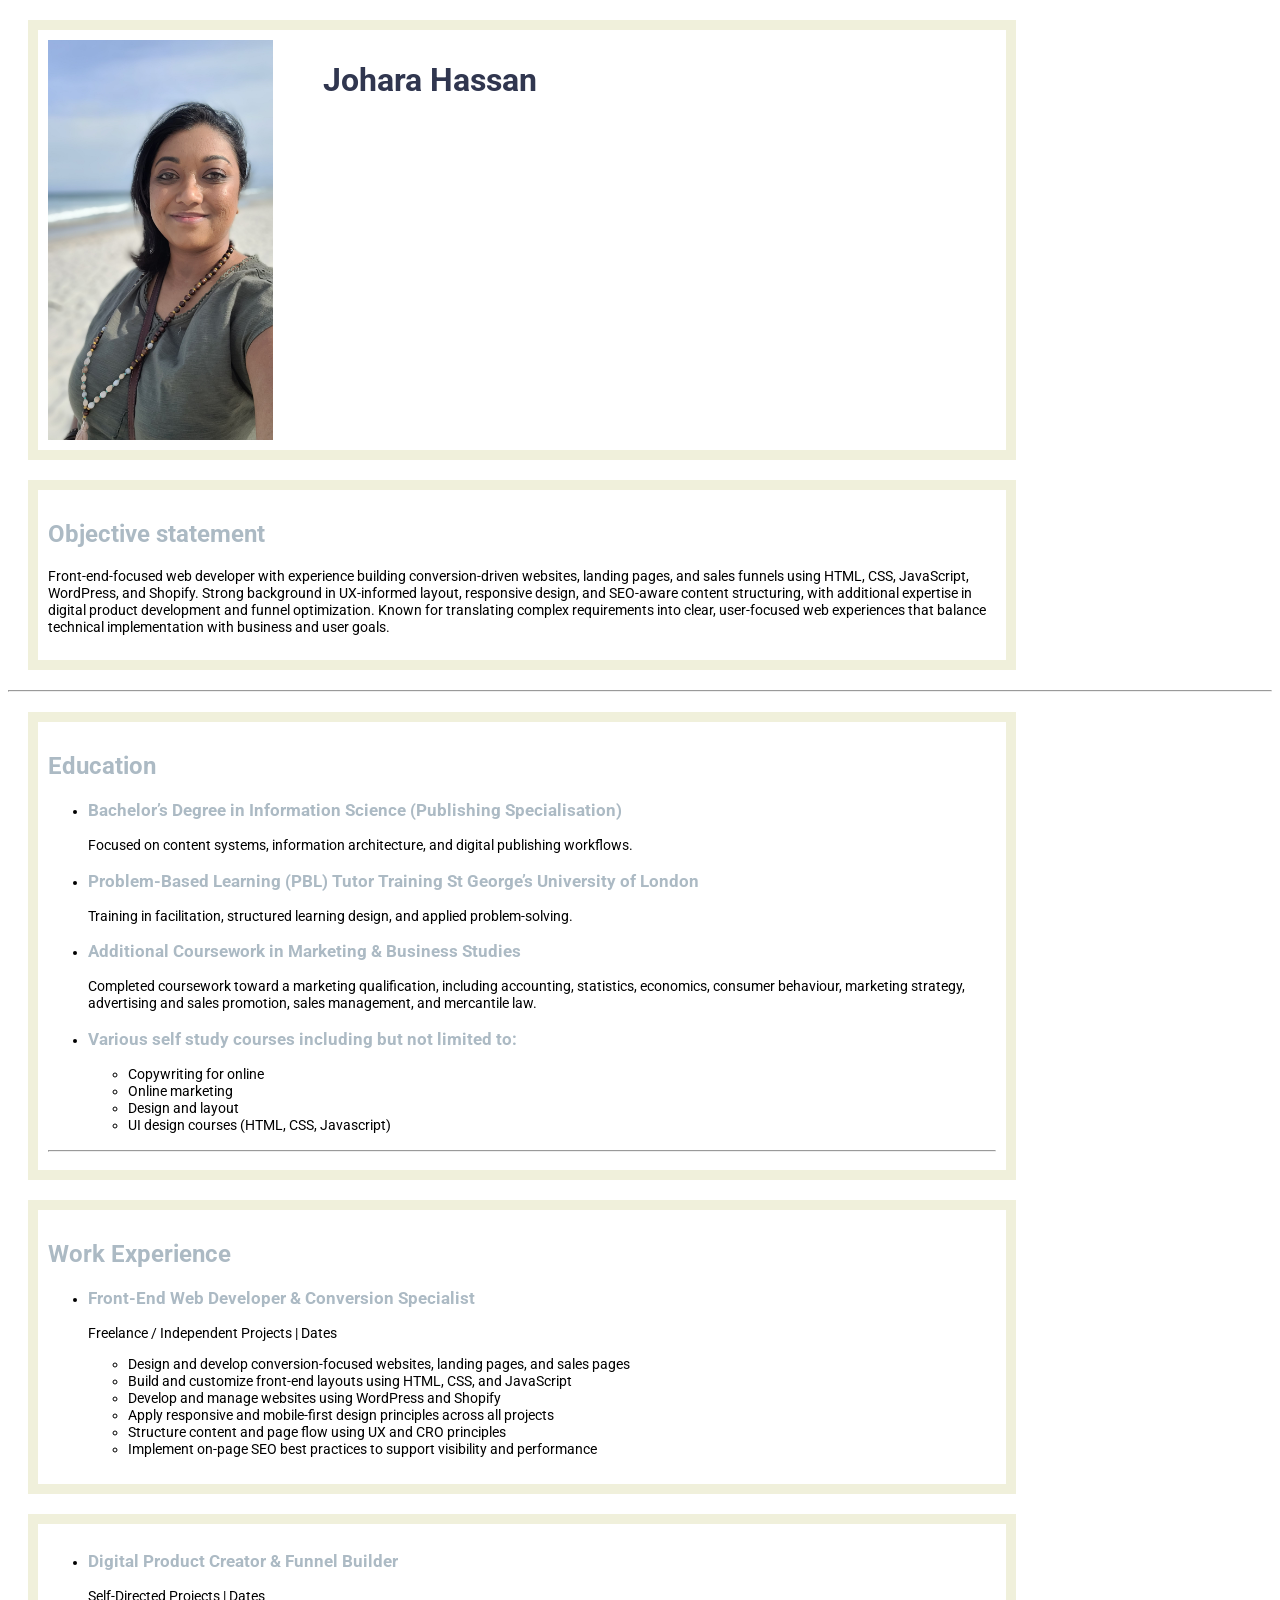
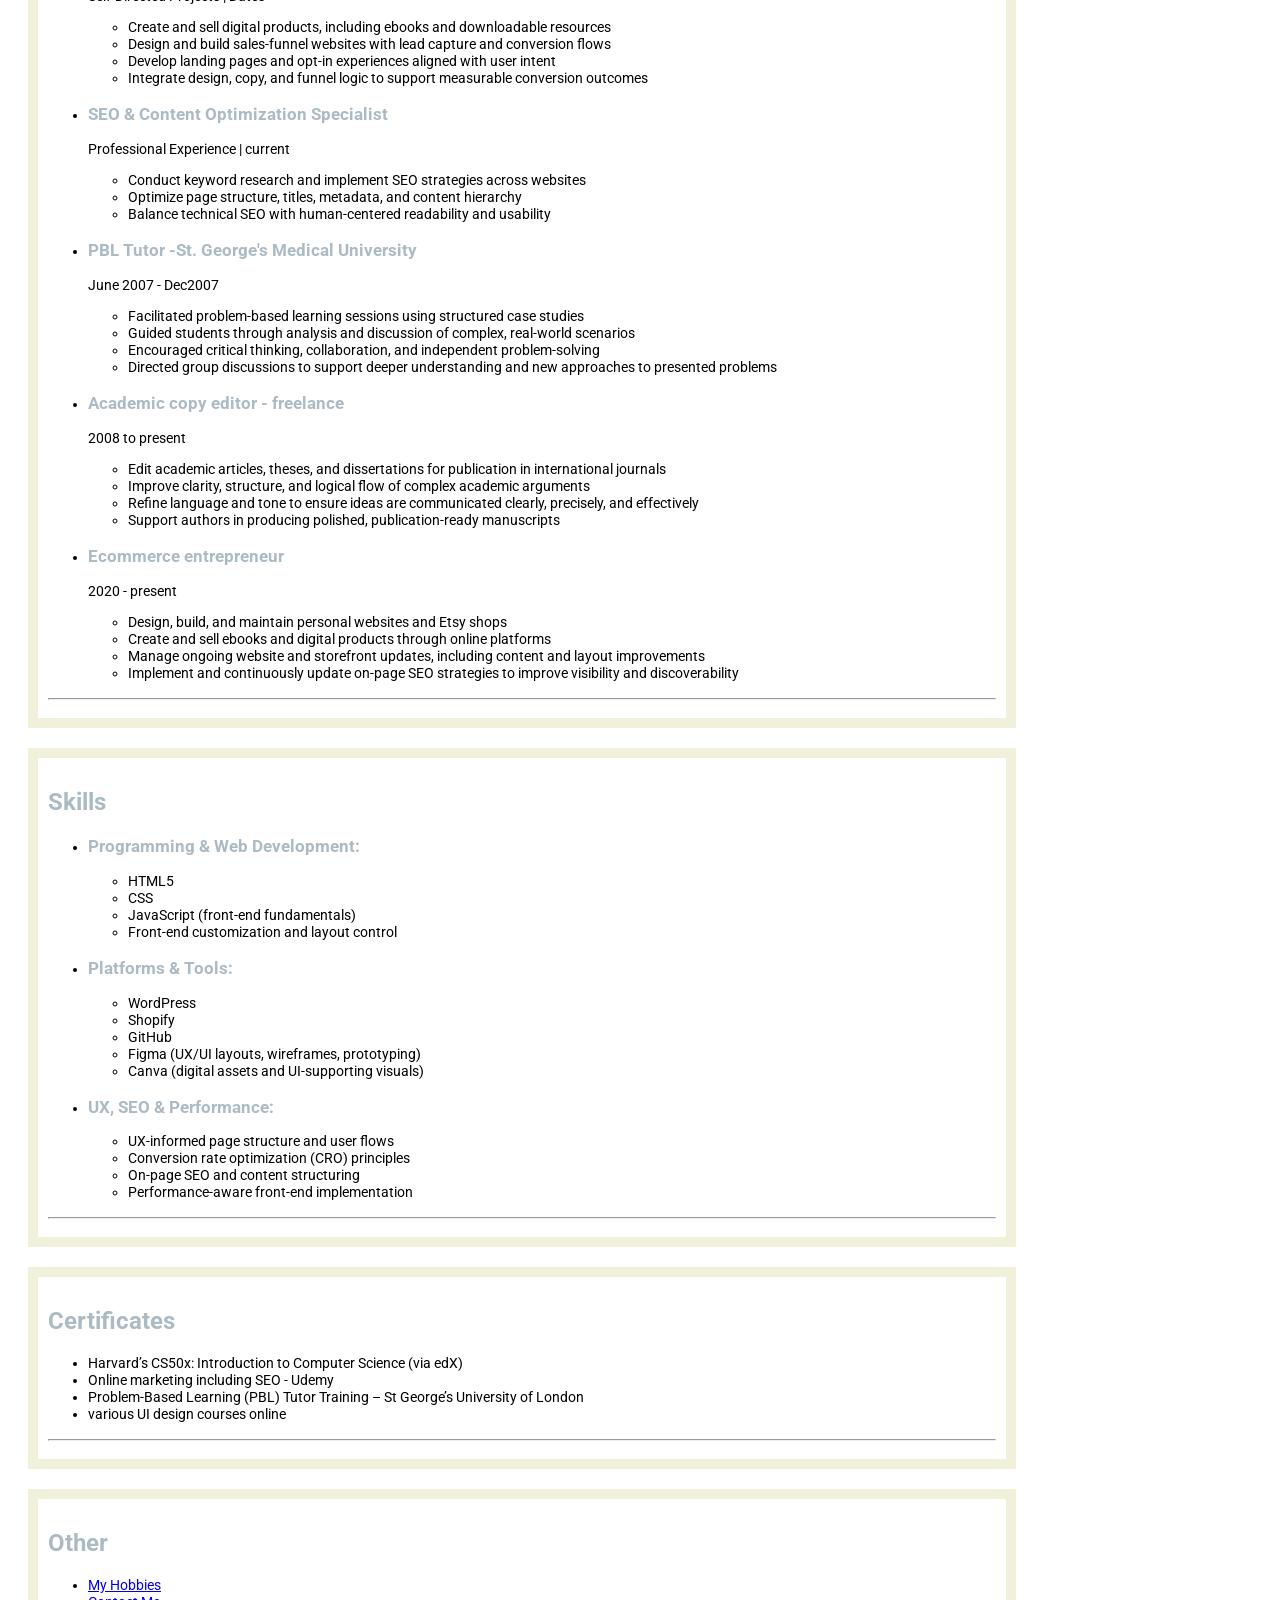
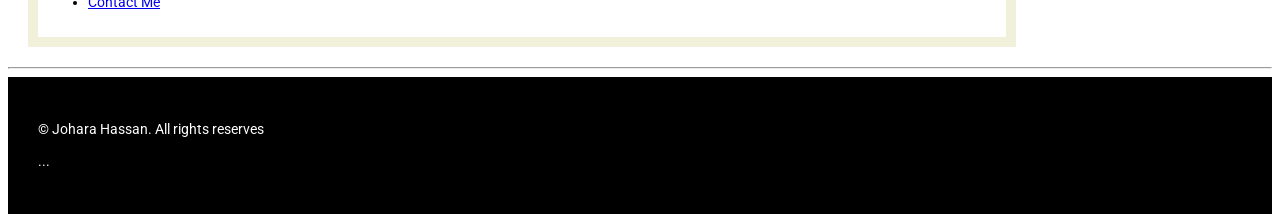
==== index.html @ 8d855134 "Update index.html" ====
<!DOCTYPE html>
<html lang="en">

<head>
    <meta charset="UTF-8">
    <meta name="viewport" content="width=device-width, initial-scale=1.0">
    <link rel="stylesheet" href="./styles.css">
    <title>My Resume</title>


    <link rel="preconnect" href="https://fonts.googleapis.com">
<link rel="preconnect" href="https://fonts.gstatic.com" crossorigin>
<link href="https://fonts.googleapis.com/css2?family=Roboto:ital,wght@0,100..900;1,100..900&display=swap" rel="stylesheet">



</head>


<body>
    
    <div class="container box box_1">
    <img src="./assets/images/me.jpg" alt="a picture of a woman" height="400" />
    <h1>Johara Hassan</h1>
    </div>

    <div class="box box_2">
    <h2>Objective statement</h2>
    <p>Front-end-focused web developer with experience building conversion-driven websites, landing pages, and sales
        funnels using HTML, CSS, JavaScript, WordPress, and Shopify. Strong background in UX-informed layout, responsive
        design, and SEO-aware content structuring, with additional expertise in digital product development and funnel
        optimization. Known for translating complex requirements into clear, user-focused web experiences that balance
        technical implementation with business and user goals. </p>

    </div>


    <hr>

    <div class="box box_3">
    <h2>Education</h2>
    <p>
    <ul>
        <li>
            <h3>Bachelor’s Degree in Information Science (Publishing Specialisation)</h3>
            <p>Focused on content systems, information architecture, and digital publishing workflows.</p>
        </li>
        <li>
            <h3>Problem-Based Learning (PBL) Tutor Training
                St George’s University of London</h3>
            <p>Training in facilitation, structured learning design, and applied problem-solving.</p>
        </li>
        <li>
            <h3>Additional Coursework in Marketing & Business Studies </h3>
            <p>Completed coursework toward a marketing qualification, including accounting, statistics, economics,
                consumer behaviour, marketing strategy, advertising and sales promotion, sales management, and
                mercantile law.</p>
        </li>
        <li>
            <h3>Various self study courses including but not limited to:</h3>
            <ul>
                <li>Copywriting for online</li>
                <li>Online marketing</li>
                <li>Design and layout</li>
                <li>UI design courses (HTML, CSS, Javascript)</li>

            </ul>
        </li>
    </ul>
    </p>
    <hr>
    </div>


    <div class="box box_4">

    <h2>Work Experience</h2>
    <ul>
        <li>
            <h3>Front-End Web Developer & Conversion Specialist</h3>
        </li>

        <p>Freelance / Independent Projects | Dates</p>
        <ul>
            <li>Design and develop conversion-focused websites, landing pages, and sales pages</li>

            <li>Build and customize front-end layouts using HTML, CSS, and JavaScript</li>

            <li>Develop and manage websites using WordPress and Shopify</li>

            <li>Apply responsive and mobile-first design principles across all projects</li>

            <li>Structure content and page flow using UX and CRO principles
            </li>

            <li>Implement on-page SEO best practices to support visibility and performance</li>

        </ul>
    </ul>
    </div>

    <div class="box box_5">
    <ul>
        <li>
            <h3>Digital Product Creator & Funnel Builder</h3>
        </li>
        <p>Self-Directed Projects | Dates</p>

        <ul>

            <li>Create and sell digital products, including ebooks and downloadable resources</li>
            <li>Design and build sales-funnel websites with lead capture and conversion flows</li>
            <li>Develop landing pages and opt-in experiences aligned with user intent</li>
            <li>Integrate design, copy, and funnel logic to support measurable conversion outcomes</li>

        </ul>
    </ul>

<ul>
    <li><h3>SEO & Content Optimization Specialist</h3></li>
    <p>Professional Experience | current</p>
    <ul>
        <li>Conduct keyword research and implement SEO strategies across websites</li>
        <li>Optimize page structure, titles, metadata, and content hierarchy</li>
        <li>Balance technical SEO with human-centered readability and usability</li>
    </ul>
</ul>





    <ul>
        <li>
            <h3>PBL Tutor -St. George's Medical University</h3>
            <p>June 2007 - Dec2007</p>
            <ul>
                <li>Facilitated problem-based learning sessions using structured case studies
                </li>
                <li>Guided students through analysis and discussion of complex, real-world scenarios</li>
                <li>Encouraged critical thinking, collaboration, and independent problem-solving</li>
                <li>Directed group discussions to support deeper understanding and new approaches to presented problems</li>
            </ul>
        </li>
    </ul>


    <ul>
        <li>
            <h3>Academic copy editor - freelance</h3>
            <p>2008 to present</p>
            <ul>
                <li>Edit academic articles, theses, and dissertations for publication in international journals
                </li>
                <li>Improve clarity, structure, and logical flow of complex academic arguments
                </li>
                <li>Refine language and tone to ensure ideas are communicated clearly, precisely, and effectively
                </li>
                <li>Support authors in producing polished, publication-ready manuscripts</li>
            </ul>
    </ul>

    <ul>
        <li>
            <h3>Ecommerce entrepreneur</h3>
            <p>2020 - present</p>
            <ul>
                <li>Design, build, and maintain personal websites and Etsy shops
                </li>
                <li>Create and sell ebooks and digital products through online platforms
                </li>
                <li>Manage ongoing website and storefront updates, including content and layout improvements
                </li>
                <li>Implement and continuously update on-page SEO strategies to improve visibility and discoverability</li>
            </ul>
    </ul>
    </li>

    </li>
    </ul>
    <hr>
</div>



<div class="box box_6">
    <h2>Skills</h2>
    <ul>
        <li><h3>Programming & Web Development:</h3> 
            <ul>
                <li>HTML5</li>
                <li>CSS</li>
                <li>JavaScript (front-end fundamentals)</li>
                <li>Front-end customization and layout control</li>
                
            </ul>



        <li><h3>Platforms & Tools:</h3></li>
          <ul>
                <li>WordPress</li>
                <li>Shopify</li>
                <li>GitHub</li>
                <li>Figma (UX/UI layouts, wireframes, prototyping)</li>
                <li>Canva (digital assets and UI-supporting visuals)</li>
            </ul>

 <li><h3>UX, SEO & Performance:</h3></li>
          <ul>
                <li>UX-informed page structure and user flows</li>
                <li>Conversion rate optimization (CRO) principles</li>
                <li>On-page SEO and content structuring</li>
                <li>Performance-aware front-end implementation</li>
            </ul>
 
    </ul>
    <hr>

    </div>


    <div class="box box_7">

    <h2>Certificates</h2>
    <ul>
        <li>Harvard’s CS50x: Introduction to Computer Science (via edX)</li>
        <li>Online marketing including SEO - Udemy</li>
        <li>Problem-Based Learning (PBL) Tutor Training – St George’s University of London</li>
        <li>various UI design courses online</li>
    </ul>
    <hr>
</div>


<div class="box box_8">
    <h2>Other</h2>
    <ul>
        <li><a href="./public/hobbies.html">My Hobbies</a></li>
        <li><a href="./public/contact.html">Contact Me</a></li>
    </ul>
  </div> 
  
  <hr/>
</body>

<footer>
    <p>©️ Johara Hassan. All rights reserves</p>
    <p> ... </p>
</footer>

</html>
---- styles.css ----
.box{
    margin: 20px;
    border: 10px solid;
   border-color: #F0F0DB;
    padding: 10px;
    width: 75%;

}

.container{
    display: flex;
    gap: 50px;
}


h1, h2, h3{
    font-family: "roboto";
}

h1{
    color:#30364F;
}
h2,h3{
    color:#ACBAC4;
}

p,li{
    font-family: "roboto";
    font-size: 0.9rem;
}



footer{
    color: white;
    background-color: black;
    margin:0px;
    padding: 30px;
}





/*box_1*/




/* box_2*/

.box_2{
    clear: both;
}
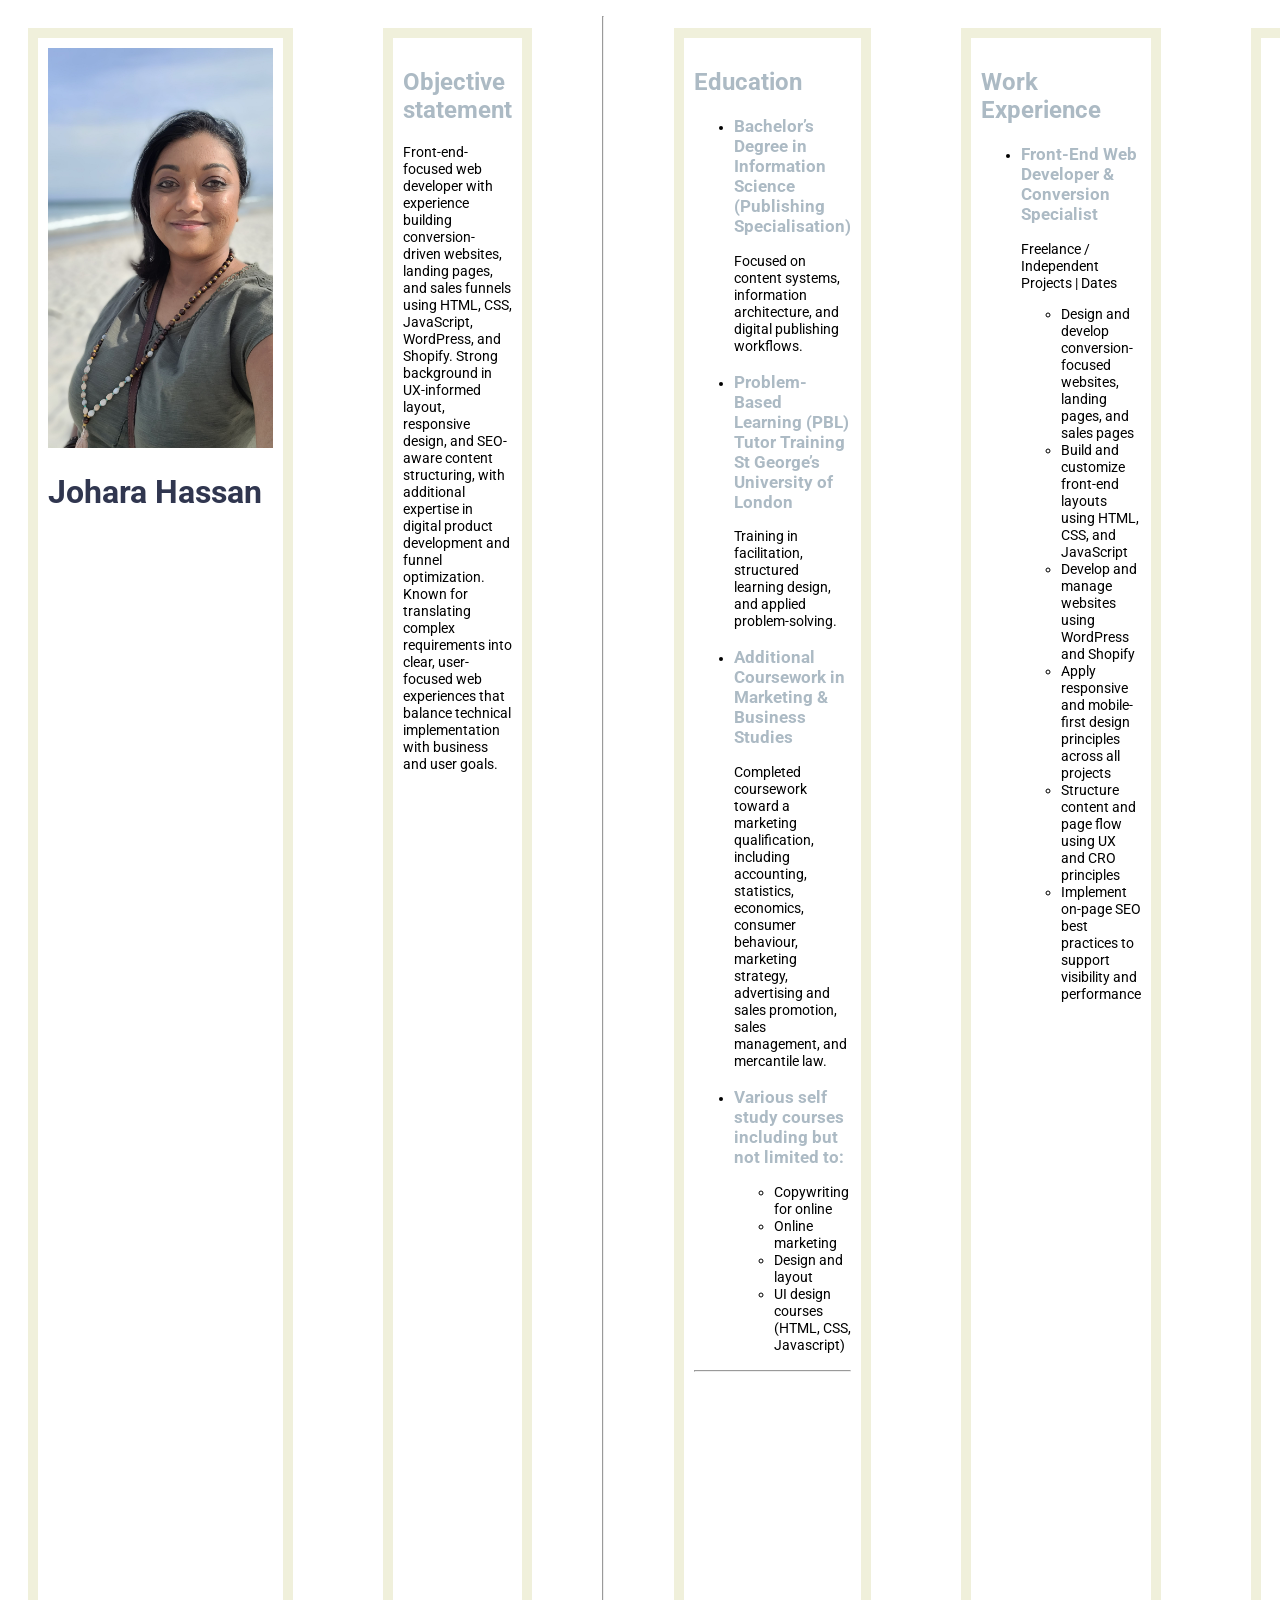
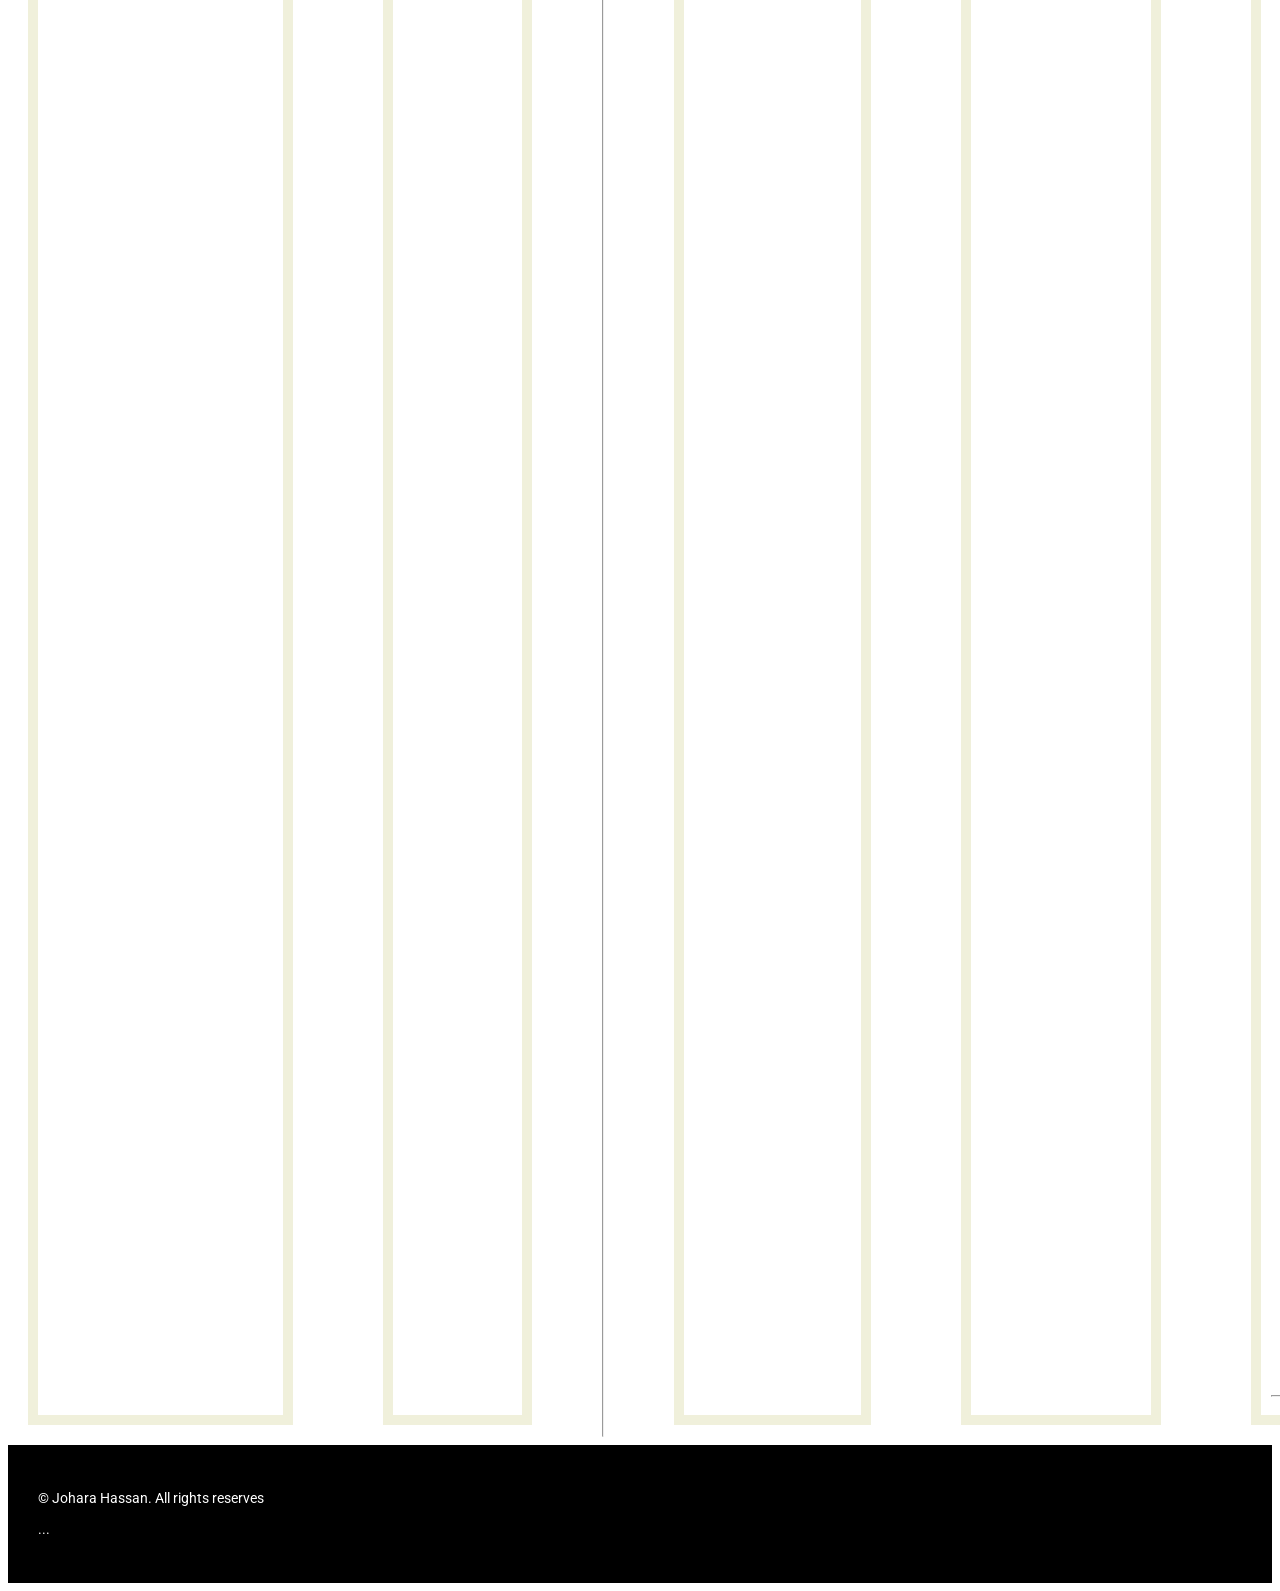
==== commit 44215b64: "Update index.html" ====
--- a/index.html
+++ b/index.html
@@ -18,10 +18,11 @@
 
 
 <body>
-    
-    <div class="container box box_1">
-    <img src="./assets/images/me.jpg" alt="a picture of a woman" height="400" />
-    <h1>Johara Hassan</h1>
+
+    <div class="container">
+    <div class="box box_1">
+       
+        <img src="./assets/images/me.jpg" alt="a picture of a woman" height="400"/> <h1>Johara Hassan</h1>
     </div>
 
     <div class="box box_2">
@@ -244,6 +245,8 @@
   <hr/>
 </body>
 
+</div>
+
 <footer>
     <p>©️ Johara Hassan. All rights reserves</p>
     <p> ... </p>
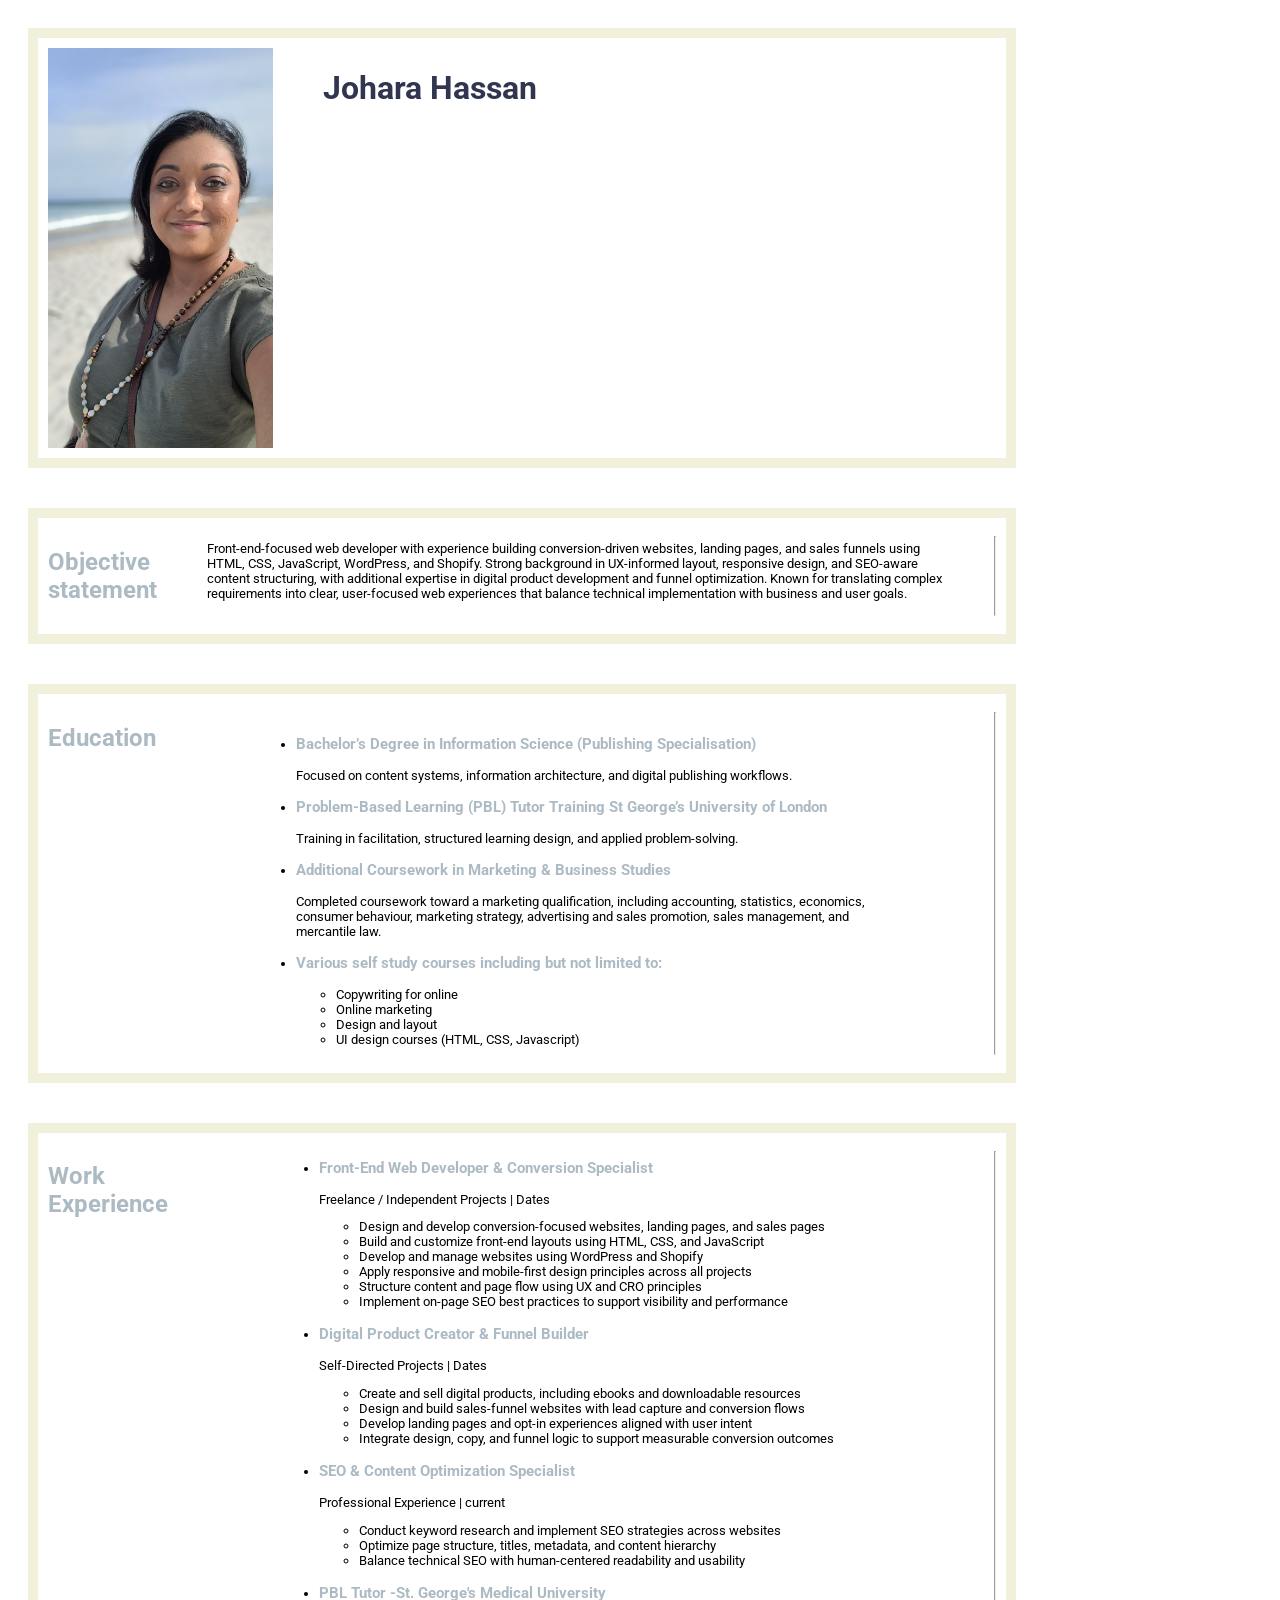
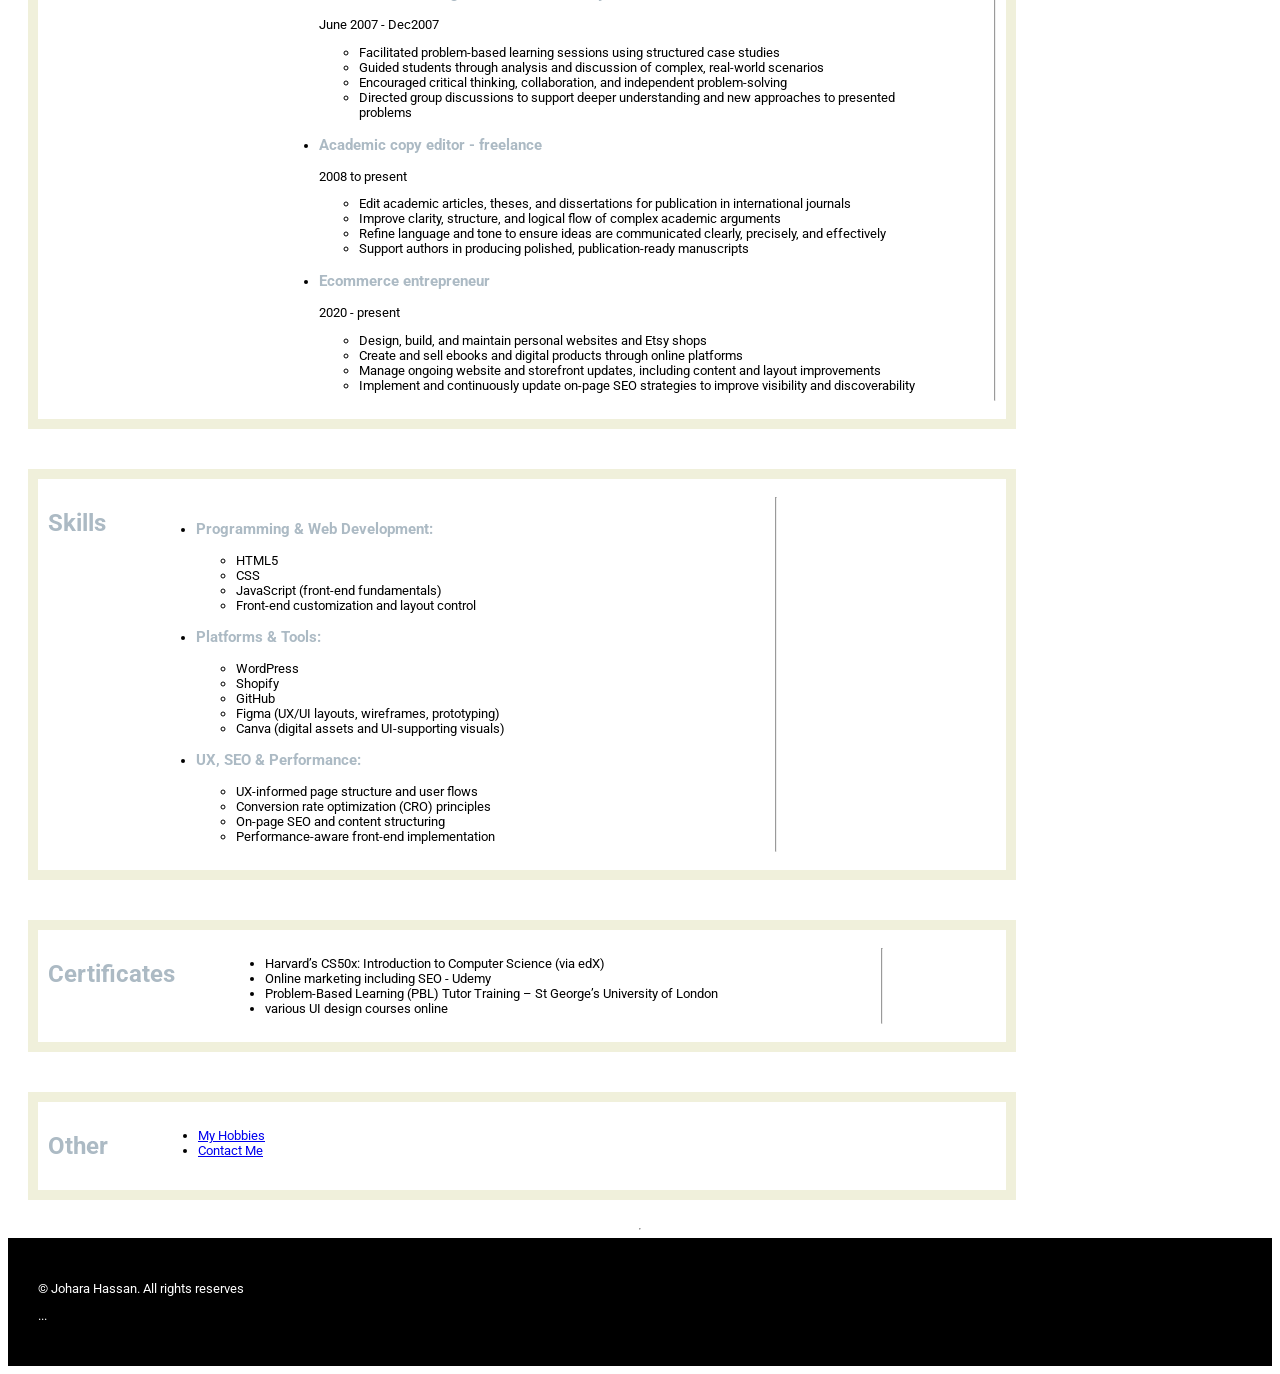
==== commit 2a21e2f2: "Update index.html" ====
--- a/index.html
+++ b/index.html
@@ -32,11 +32,12 @@
         design, and SEO-aware content structuring, with additional expertise in digital product development and funnel
         optimization. Known for translating complex requirements into clear, user-focused web experiences that balance
         technical implementation with business and user goals. </p>
-
-    </div>
-
-
-    <hr>
+           <hr>
+
+    </div>
+
+
+
 
     <div class="box box_3">
     <h2>Education</h2>
@@ -76,6 +77,7 @@
     <div class="box box_4">
 
     <h2>Work Experience</h2>
+    <div>
     <ul>
         <li>
             <h3>Front-End Web Developer & Conversion Specialist</h3>
@@ -98,9 +100,9 @@
 
         </ul>
     </ul>
-    </div>
-
-    <div class="box box_5">
+ 
+
+
     <ul>
         <li>
             <h3>Digital Product Creator & Funnel Builder</h3>
@@ -179,12 +181,14 @@
 
     </li>
     </ul>
+  
+    </div>
     <hr>
 </div>
 
 
 
-<div class="box box_6">
+<div class="box box_5">
     <h2>Skills</h2>
     <ul>
         <li><h3>Programming & Web Development:</h3> 
@@ -221,7 +225,7 @@
     </div>
 
 
-    <div class="box box_7">
+    <div class="box box_6">
 
     <h2>Certificates</h2>
     <ul>
@@ -230,11 +234,12 @@
         <li>Problem-Based Learning (PBL) Tutor Training – St George’s University of London</li>
         <li>various UI design courses online</li>
     </ul>
+
     <hr>
 </div>
 
 
-<div class="box box_8">
+<div class="box box_7">
     <h2>Other</h2>
     <ul>
         <li><a href="./public/hobbies.html">My Hobbies</a></li>
--- a/styles.css
+++ b/styles.css
@@ -6,12 +6,15 @@
    border-color: #F0F0DB;
     padding: 10px;
     width: 75%;
+    display: flex;
+    gap: 50px;
 
 }
 
 .container{
     display: flex;
-    gap: 50px;
+    flex-direction: column;
+
 }
 
 
@@ -28,10 +31,8 @@
 
 p,li{
     font-family: "roboto";
-    font-size: 0.9rem;
+    font-size: 0.8rem;
 }
-
-
 
 footer{
     color: white;
@@ -39,7 +40,6 @@
     margin:0px;
     padding: 30px;
 }
-
 
 
 
@@ -54,3 +54,10 @@
 .box_2{
     clear: both;
 }
+
+
+
+/*box_4*/
+.container > .box_4{
+    flex-direction: row;
+}
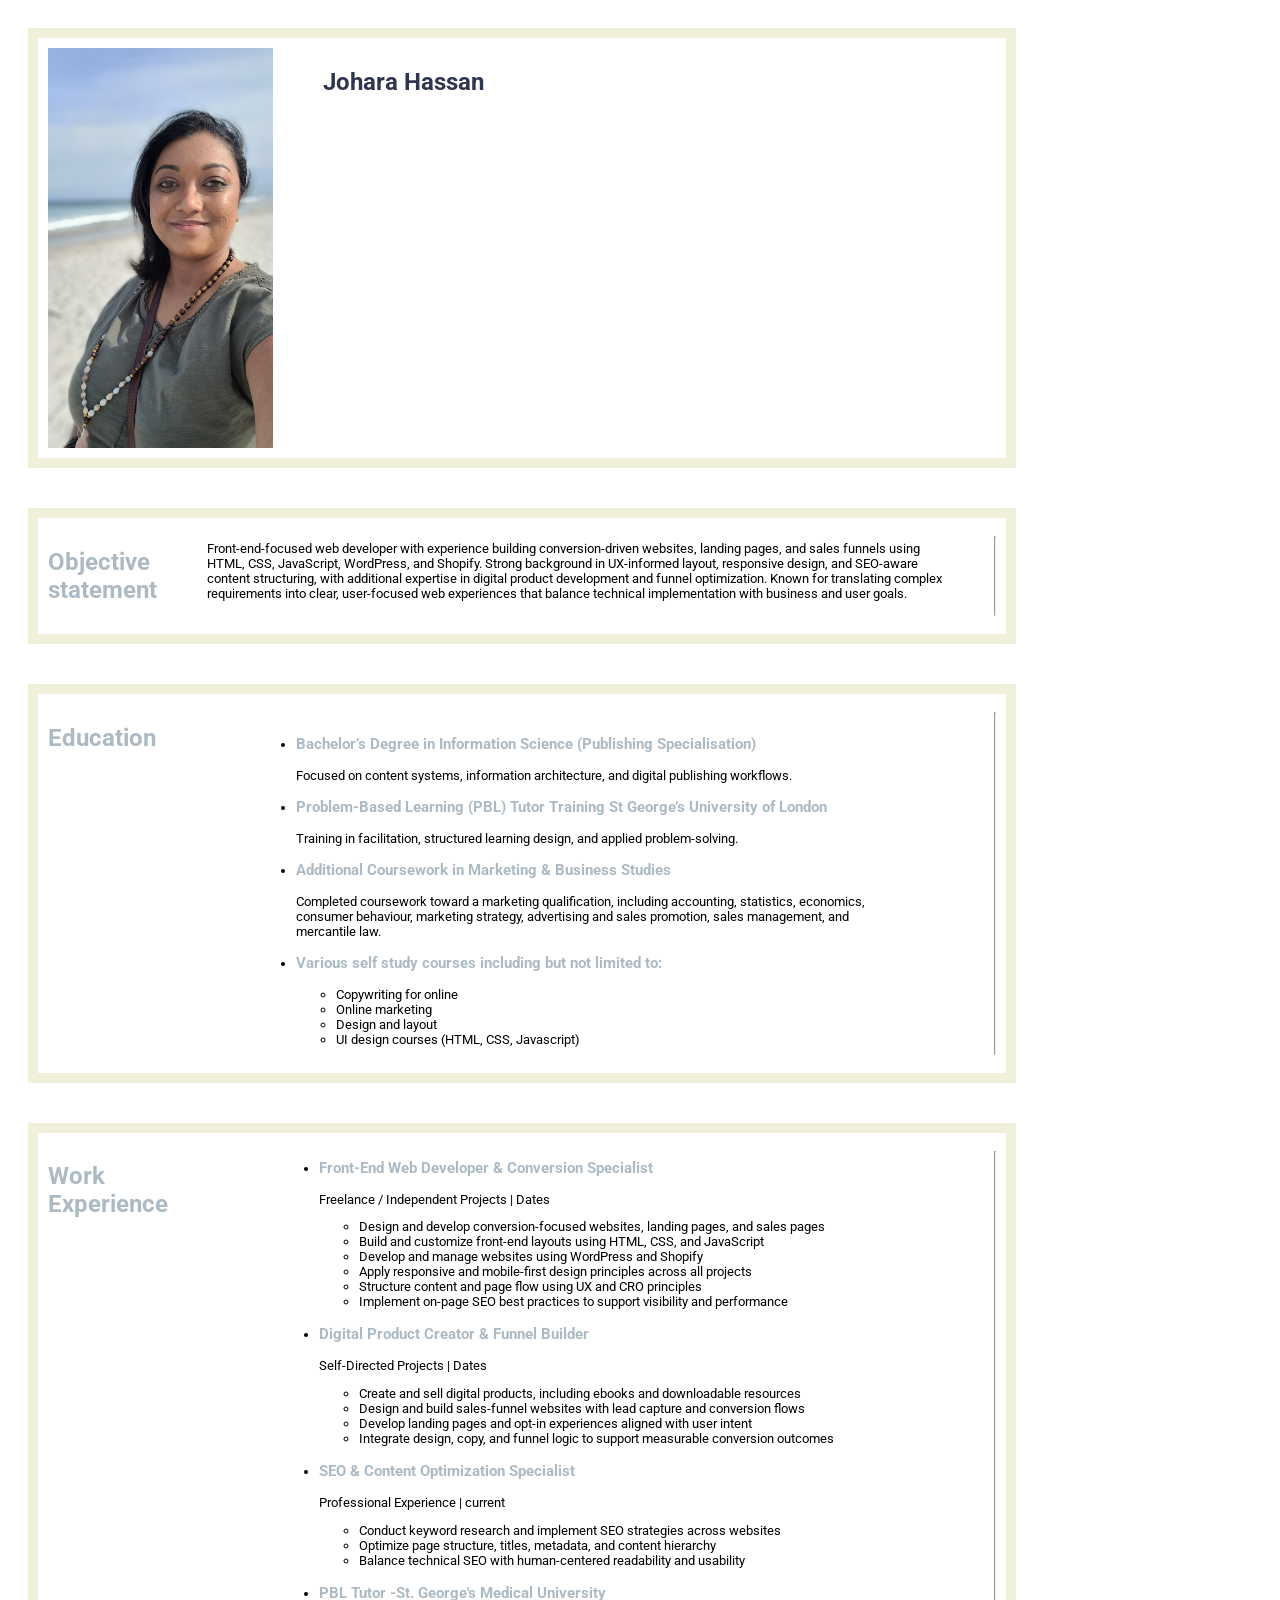
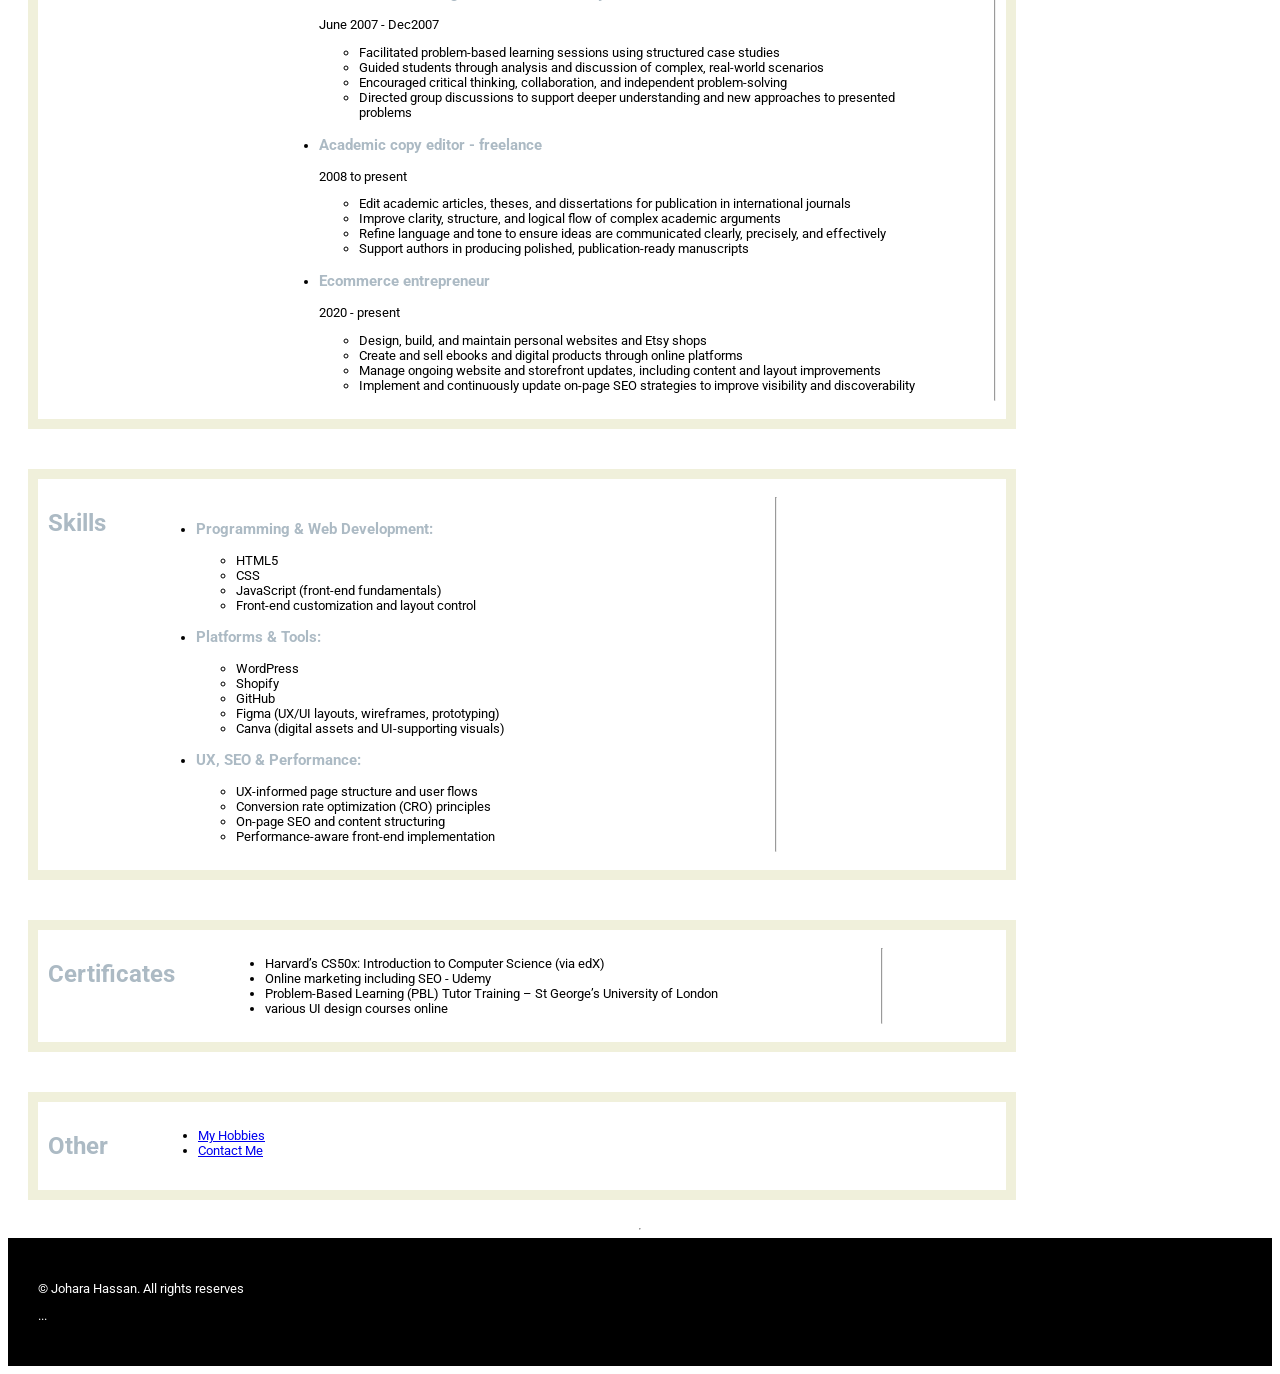
==== commit 7ef59ca0: "Update index.html" ====
--- a/index.html
+++ b/index.html
@@ -20,11 +20,17 @@
 <body>
 
     <div class="container">
+
+        <section class="main_box">
     <div class="box box_1">
        
         <img src="./assets/images/me.jpg" alt="a picture of a woman" height="400"/> <h1>Johara Hassan</h1>
     </div>
-
+</section>
+
+
+
+<section class="objective_statement">
     <div class="box box_2">
     <h2>Objective statement</h2>
     <p>Front-end-focused web developer with experience building conversion-driven websites, landing pages, and sales
@@ -36,9 +42,11 @@
 
     </div>
 
-
-
-
+</section>
+
+
+
+<section class="education">
     <div class="box box_3">
     <h2>Education</h2>
     <p>
@@ -72,7 +80,10 @@
     </p>
     <hr>
     </div>
-
+</section>
+
+
+<section class="work_experience">
 
     <div class="box box_4">
 
@@ -185,10 +196,13 @@
     </div>
     <hr>
 </div>
-
-
+</section>
+
+
+<section class="skills">
 
 <div class="box box_5">
+
     <h2>Skills</h2>
     <ul>
         <li><h3>Programming & Web Development:</h3> 
@@ -223,7 +237,11 @@
     <hr>
 
     </div>
-
+</section>
+
+
+
+<section class="certificates">
 
     <div class="box box_6">
 
@@ -237,8 +255,10 @@
 
     <hr>
 </div>
-
-
+</section>
+
+
+<section class="Other">
 <div class="box box_7">
     <h2>Other</h2>
     <ul>
@@ -246,11 +266,18 @@
         <li><a href="./public/contact.html">Contact Me</a></li>
     </ul>
   </div> 
-  
+  </section>
+
+
+
+
+
   <hr/>
+
+  </div>
 </body>
 
-</div>
+
 
 <footer>
     <p>©️ Johara Hassan. All rights reserves</p>
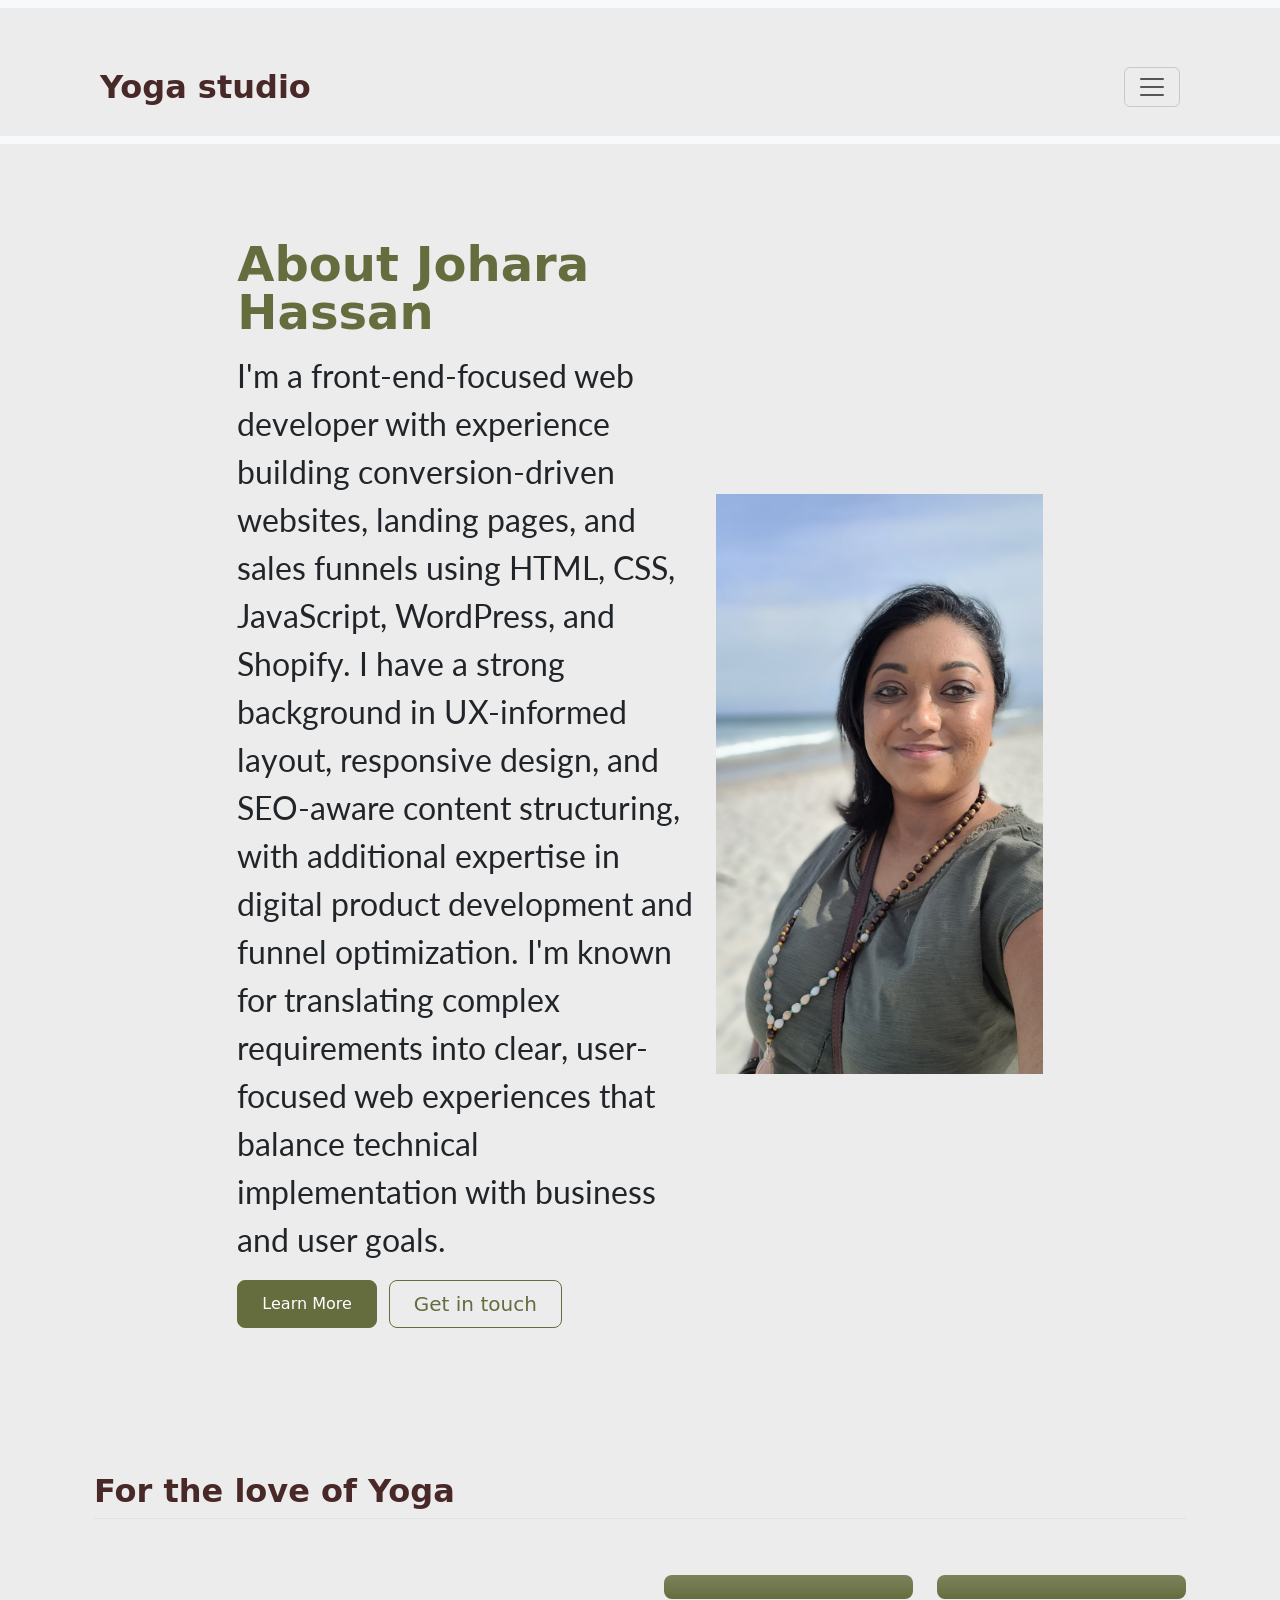
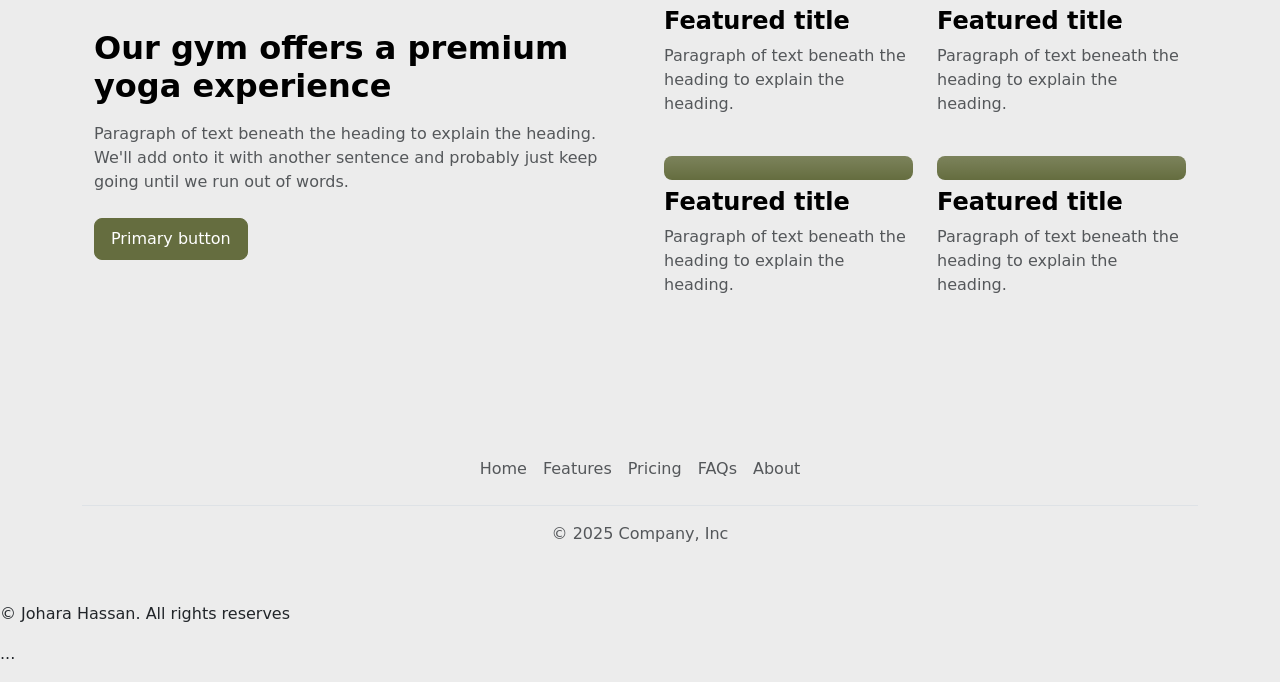
==== commit 1bde8f60: "Update index.html" ====
--- a/index.html
+++ b/index.html
@@ -4,13 +4,19 @@
 <head>
     <meta charset="UTF-8">
     <meta name="viewport" content="width=device-width, initial-scale=1.0">
-    <link rel="stylesheet" href="./styles.css">
+    
     <title>My Resume</title>
 
+    <link href="https://cdn.jsdelivr.net/npm/bootstrap@5.3.8/dist/css/bootstrap.min.css" rel="stylesheet" integrity="sha384-sRIl4kxILFvY47J16cr9ZwB07vP4J8+LH7qKQnuqkuIAvNWLzeN8tE5YBujZqJLB" crossorigin="anonymous">
+
+<link rel="stylesheet" href="./styles.css">
 
     <link rel="preconnect" href="https://fonts.googleapis.com">
 <link rel="preconnect" href="https://fonts.gstatic.com" crossorigin>
 <link href="https://fonts.googleapis.com/css2?family=Roboto:ital,wght@0,100..900;1,100..900&display=swap" rel="stylesheet">
+<link rel="preconnect" href="https://fonts.googleapis.com">
+<link rel="preconnect" href="https://fonts.gstatic.com" crossorigin>
+<link href="https://fonts.googleapis.com/css2?family=Lato:ital,wght@0,100;0,300;0,400;0,700;0,900;1,100;1,300;1,400;1,700;1,900&display=swap" rel="stylesheet">
 
 
 
@@ -18,263 +24,180 @@
 
 
 <body>
-
+<!-- navbar -->
+
+<section id="navbar">
+<nav class="navbar navbar-light bg-light" aria-label="First navbar example">
+    <div class="container-fluid "> 
+        
+        
+        <a class="navbar-brand me-3" href="#">Yoga studio</a>
+
+        <button class="navbar-toggler" type="button" data-bs-toggle="offcanvas" data-bs-target="#offcanvasNavbar"
+            aria-controls="offcanvasNavbar">
+
+            <span class="navbar-toggler-icon"></span>
+
+        </button>
+
+    </div>
+
+</nav>
+
+<div class="offcanvas  offcanvas-end" tabindex="-1" id="offcanvasNavbar"
+    aria-labelledby="offcanvasNavbarLabel">
+
+    <div class="offcanvas-header">
+
+        <h5 class="offcanvas-title fw-semibold" id="offcanvasNavbarLabel">Menu</h5>
+
+        <button type="button" class="btn-close" data-bs-dismiss="offcanvas"></button>
+
+    </div>
+    <div class="offcanvas-body">
+
+        <ul class="navbar-nav me-auto col-2 mb-2">
+            <li class="nav-item"> <a class="nav-link active" aria-current="page" href="#">Home</a> </li>
+            <li class="nav-item"> <a class="nav-link" href="#">Link</a> </li>
+            <li class="nav-item"> <a class="nav-link disabled" aria-disabled="true">Disabled</a> </li>
+            
+        </ul>
+    </div>
+</div>
+</div>
+</div>
+</nav>
+
+</section>
+
+
+<!-- hero -->
+<section id="hero">
+
+<div class="container-fluid col-lg-8 px-4 py-5">
+    <div class="row align-items-center flex-lg-row-reverse g-3 py-5">
+        <div class="col-12 col-lg-5 text-center">
+
+        <img src="./assets/images/me.jpg" class="d-block mx-lg-auto img-fluid profile-img"
+            alt="empty yoga studio"  loading="lazy"> 
+        </div>
+
+        <div class="col-12 col-lg-7">  
+        <h1 class="display-5 fw-bold text-body-emphasis lh-1 mb-3">About Johara Hassan</h1>
+        <p class="lead">I'm a front-end-focused web developer with experience building conversion-driven websites, landing pages, and sales
+        funnels using HTML, CSS, JavaScript, WordPress, and Shopify. I have a strong background in UX-informed layout, responsive
+        design, and SEO-aware content structuring, with additional expertise in digital product development and funnel
+        optimization. I'm known for translating complex requirements into clear, user-focused web experiences that balance
+        technical implementation with business and user goals. </p>
+        
+        
+        <div class="d-grid gap-1 d-md-flex justify-content-md-start"> <button type="button"
+                class="btn btn-primary btn-lg px-4 me-md-2">Learn More</button> <button type="button"
+                class="btn btn-outline-secondary btn-lg px-4">Get in touch </button> </div>
+    </div>
+</div>
+</div>
+
+</section>
+
+
+
+
+
+<!-- features -->
+<section id="features">
+
+
+    <div class="container col-xxl-10  px-4 py-5">
+        <h2 class="pb-2 border-bottom">For the love  of Yoga</h2>
+        <div class="row row-cols-1 row-cols-md-2 align-items-md-center g-5 py-5">
+            <div class="col d-flex flex-column align-items-start gap-2">
+                <h2 class="fw-bold text-body-emphasis">Our gym offers a premium yoga experience</h2>
+                <p class="text-body-secondary">Paragraph of text beneath the heading to explain the heading. We'll add onto
+                    it with another sentence and probably just keep going until we run out of words.</p> <a href="#"
+                    class="btn btn-primary btn-lg">Primary button</a>
+            </div>
+            <div class="col">
+                <div class="row row-cols-1 row-cols-sm-2 g-4">
+                    <div class="col d-flex flex-column gap-2">
+                        <div
+                            class="feature-icon-small d-inline-flex align-items-center justify-content-center text-bg-primary bg-gradient fs-4 rounded-3">
+                            <svg class="bi" width="1em" height="1em" aria-hidden="true">
+                                <use xlink:href="#collection"></use>
+                            </svg> </div>
+                        <h4 class="fw-semibold mb-0 text-body-emphasis">Featured title</h4>
+
+                        
+                        <p class="text-body-secondary">Paragraph of text beneath the heading to explain the heading.</p>
+                    </div>
+                    <div class="col d-flex flex-column gap-2">
+                        <div
+                            class="feature-icon-small d-inline-flex align-items-center justify-content-center text-bg-primary bg-gradient fs-4 rounded-3">
+                            <svg class="bi" width="1em" height="1em" aria-hidden="true">
+                                <use xlink:href="#gear-fill"></use>
+                            </svg> </div>
+                        <h4 class="fw-semibold mb-0 text-body-emphasis">Featured title</h4>
+                        <p class="text-body-secondary">Paragraph of text beneath the heading to explain the heading.</p>
+                    </div>
+                    <div class="col d-flex flex-column gap-2">
+                        <div
+                            class="feature-icon-small d-inline-flex align-items-center justify-content-center text-bg-primary bg-gradient fs-4 rounded-3">
+                            <svg class="bi" width="1em" height="1em" aria-hidden="true">
+                                <use xlink:href="#speedometer"></use>
+                            </svg> </div>
+                        <h4 class="fw-semibold mb-0 text-body-emphasis">Featured title</h4>
+                        <p class="text-body-secondary">Paragraph of text beneath the heading to explain the heading.</p>
+                    </div>
+                    <div class="col d-flex flex-column gap-2">
+                        <div
+                            class="feature-icon-small d-inline-flex align-items-center justify-content-center text-bg-primary bg-gradient fs-4 rounded-3">
+                            <svg class="bi" width="1em" height="1em" aria-hidden="true">
+                                <use xlink:href="#table"></use>
+                            </svg> </div>
+                        <h4 class="fw-semibold mb-0 text-body-emphasis">Featured title</h4>
+                        <p class="text-body-secondary">Paragraph of text beneath the heading to explain the heading.</p>
+                    </div>
+                </div>
+            </div>
+        </div>
+    </div>
+
+</section>
+
+
+
+
+
+
+    <!-- footer -->
+    <section id="footer">
     <div class="container">
-
-        <section class="main_box">
-    <div class="box box_1">
-       
-        <img src="./assets/images/me.jpg" alt="a picture of a woman" height="400"/> <h1>Johara Hassan</h1>
-    </div>
-</section>
-
-
-
-<section class="objective_statement">
-    <div class="box box_2">
-    <h2>Objective statement</h2>
-    <p>Front-end-focused web developer with experience building conversion-driven websites, landing pages, and sales
-        funnels using HTML, CSS, JavaScript, WordPress, and Shopify. Strong background in UX-informed layout, responsive
-        design, and SEO-aware content structuring, with additional expertise in digital product development and funnel
-        optimization. Known for translating complex requirements into clear, user-focused web experiences that balance
-        technical implementation with business and user goals. </p>
-           <hr>
-
-    </div>
-
-</section>
-
-
-
-<section class="education">
-    <div class="box box_3">
-    <h2>Education</h2>
-    <p>
-    <ul>
-        <li>
-            <h3>Bachelor’s Degree in Information Science (Publishing Specialisation)</h3>
-            <p>Focused on content systems, information architecture, and digital publishing workflows.</p>
-        </li>
-        <li>
-            <h3>Problem-Based Learning (PBL) Tutor Training
-                St George’s University of London</h3>
-            <p>Training in facilitation, structured learning design, and applied problem-solving.</p>
-        </li>
-        <li>
-            <h3>Additional Coursework in Marketing & Business Studies </h3>
-            <p>Completed coursework toward a marketing qualification, including accounting, statistics, economics,
-                consumer behaviour, marketing strategy, advertising and sales promotion, sales management, and
-                mercantile law.</p>
-        </li>
-        <li>
-            <h3>Various self study courses including but not limited to:</h3>
-            <ul>
-                <li>Copywriting for online</li>
-                <li>Online marketing</li>
-                <li>Design and layout</li>
-                <li>UI design courses (HTML, CSS, Javascript)</li>
-
+        <footer class="py-3 my-4">
+            <ul class="nav justify-content-center border-bottom pb-3 mb-3">
+                <li class="nav-item"><a href="#" class="nav-link px-2 text-body-secondary">Home</a></li>
+                <li class="nav-item"><a href="#" class="nav-link px-2 text-body-secondary">Features</a></li>
+                <li class="nav-item"><a href="#" class="nav-link px-2 text-body-secondary">Pricing</a></li>
+                <li class="nav-item"><a href="#" class="nav-link px-2 text-body-secondary">FAQs</a></li>
+                <li class="nav-item"><a href="#" class="nav-link px-2 text-body-secondary">About</a></li>
             </ul>
-        </li>
-    </ul>
-    </p>
-    <hr>
-    </div>
-</section>
-
-
-<section class="work_experience">
-
-    <div class="box box_4">
-
-    <h2>Work Experience</h2>
-    <div>
-    <ul>
-        <li>
-            <h3>Front-End Web Developer & Conversion Specialist</h3>
-        </li>
-
-        <p>Freelance / Independent Projects | Dates</p>
-        <ul>
-            <li>Design and develop conversion-focused websites, landing pages, and sales pages</li>
-
-            <li>Build and customize front-end layouts using HTML, CSS, and JavaScript</li>
-
-            <li>Develop and manage websites using WordPress and Shopify</li>
-
-            <li>Apply responsive and mobile-first design principles across all projects</li>
-
-            <li>Structure content and page flow using UX and CRO principles
-            </li>
-
-            <li>Implement on-page SEO best practices to support visibility and performance</li>
-
-        </ul>
-    </ul>
- 
-
-
-    <ul>
-        <li>
-            <h3>Digital Product Creator & Funnel Builder</h3>
-        </li>
-        <p>Self-Directed Projects | Dates</p>
-
-        <ul>
-
-            <li>Create and sell digital products, including ebooks and downloadable resources</li>
-            <li>Design and build sales-funnel websites with lead capture and conversion flows</li>
-            <li>Develop landing pages and opt-in experiences aligned with user intent</li>
-            <li>Integrate design, copy, and funnel logic to support measurable conversion outcomes</li>
-
-        </ul>
-    </ul>
-
-<ul>
-    <li><h3>SEO & Content Optimization Specialist</h3></li>
-    <p>Professional Experience | current</p>
-    <ul>
-        <li>Conduct keyword research and implement SEO strategies across websites</li>
-        <li>Optimize page structure, titles, metadata, and content hierarchy</li>
-        <li>Balance technical SEO with human-centered readability and usability</li>
-    </ul>
-</ul>
-
-
-
-
-
-    <ul>
-        <li>
-            <h3>PBL Tutor -St. George's Medical University</h3>
-            <p>June 2007 - Dec2007</p>
-            <ul>
-                <li>Facilitated problem-based learning sessions using structured case studies
-                </li>
-                <li>Guided students through analysis and discussion of complex, real-world scenarios</li>
-                <li>Encouraged critical thinking, collaboration, and independent problem-solving</li>
-                <li>Directed group discussions to support deeper understanding and new approaches to presented problems</li>
-            </ul>
-        </li>
-    </ul>
-
-
-    <ul>
-        <li>
-            <h3>Academic copy editor - freelance</h3>
-            <p>2008 to present</p>
-            <ul>
-                <li>Edit academic articles, theses, and dissertations for publication in international journals
-                </li>
-                <li>Improve clarity, structure, and logical flow of complex academic arguments
-                </li>
-                <li>Refine language and tone to ensure ideas are communicated clearly, precisely, and effectively
-                </li>
-                <li>Support authors in producing polished, publication-ready manuscripts</li>
-            </ul>
-    </ul>
-
-    <ul>
-        <li>
-            <h3>Ecommerce entrepreneur</h3>
-            <p>2020 - present</p>
-            <ul>
-                <li>Design, build, and maintain personal websites and Etsy shops
-                </li>
-                <li>Create and sell ebooks and digital products through online platforms
-                </li>
-                <li>Manage ongoing website and storefront updates, including content and layout improvements
-                </li>
-                <li>Implement and continuously update on-page SEO strategies to improve visibility and discoverability</li>
-            </ul>
-    </ul>
-    </li>
-
-    </li>
-    </ul>
-  
-    </div>
-    <hr>
-</div>
-</section>
-
-
-<section class="skills">
-
-<div class="box box_5">
-
-    <h2>Skills</h2>
-    <ul>
-        <li><h3>Programming & Web Development:</h3> 
-            <ul>
-                <li>HTML5</li>
-                <li>CSS</li>
-                <li>JavaScript (front-end fundamentals)</li>
-                <li>Front-end customization and layout control</li>
-                
-            </ul>
-
-
-
-        <li><h3>Platforms & Tools:</h3></li>
-          <ul>
-                <li>WordPress</li>
-                <li>Shopify</li>
-                <li>GitHub</li>
-                <li>Figma (UX/UI layouts, wireframes, prototyping)</li>
-                <li>Canva (digital assets and UI-supporting visuals)</li>
-            </ul>
-
- <li><h3>UX, SEO & Performance:</h3></li>
-          <ul>
-                <li>UX-informed page structure and user flows</li>
-                <li>Conversion rate optimization (CRO) principles</li>
-                <li>On-page SEO and content structuring</li>
-                <li>Performance-aware front-end implementation</li>
-            </ul>
- 
-    </ul>
-    <hr>
-
-    </div>
-</section>
-
-
-
-<section class="certificates">
-
-    <div class="box box_6">
-
-    <h2>Certificates</h2>
-    <ul>
-        <li>Harvard’s CS50x: Introduction to Computer Science (via edX)</li>
-        <li>Online marketing including SEO - Udemy</li>
-        <li>Problem-Based Learning (PBL) Tutor Training – St George’s University of London</li>
-        <li>various UI design courses online</li>
-    </ul>
-
-    <hr>
-</div>
-</section>
-
-
-<section class="Other">
-<div class="box box_7">
-    <h2>Other</h2>
-    <ul>
-        <li><a href="./public/hobbies.html">My Hobbies</a></li>
-        <li><a href="./public/contact.html">Contact Me</a></li>
-    </ul>
-  </div> 
-  </section>
-
-
-
-
-
-  <hr/>
-
-  </div>
+            <p class="text-center text-body-secondary">© 2025 Company, Inc</p>
+        </footer>
+    </div>
+
+
+
+    </section>
+
+
+
+
+
+
+
+
+
+
+  <script src="https://cdn.jsdelivr.net/npm/bootstrap@5.3.8/dist/js/bootstrap.bundle.min.js" integrity="sha384-FKyoEForCGlyvwx9Hj09JcYn3nv7wiPVlz7YYwJrWVcXK/BmnVDxM+D2scQbITxI" crossorigin="anonymous"></script>
 </body>
 
 
--- a/styles.css
+++ b/styles.css
@@ -1,63 +1,165 @@
 
 
-.box{
-    margin: 20px;
-    border: 10px solid;
-   border-color: #F0F0DB;
-    padding: 10px;
-    width: 75%;
-    display: flex;
-    gap: 50px;
+/* customisation */
+
+
+body{
+    background-color: #ECECEC;
+}
+
+h2{
+    color: #492828;
+    font-size: 2rem;
+    font-weight: 600;
+}
+
+p.lead{
+    font-family: "Lato", sans-serif;
+    font-size: 2rem;
+    font-weight: 400;
 
 }
 
-.container{
-    display: flex;
-    flex-direction: column;
+#features .container-fluid .row .col .text-body-emphasis{
+    color: #492828 !important;
+    font-size: 2rem;
+    font-weight: 400;
+}
 
+#features .container-fluid .row .col .row .text-body-emphasis{    
+    color: #492828 !important;
+    font-size: 1.5rem;
+    font-weight: 400;
 }
 
 
-h1, h2, h3{
-    font-family: "roboto";
+
+/* navbar */
+
+.navbar .container-fluid{
+    background-color:#ECECEC;
+    padding: 50px 100px 20px 100px;
 }
 
-h1{
-    color:#30364F;
-}
-h2,h3{
-    color:#ACBAC4;
+.navbar-brand{
+    color:#492828;
+    font-weight: 600;
+    font-size: 2rem;
 }
 
-p,li{
-    font-family: "roboto";
-    font-size: 0.8rem;
+/* Offcanvas size */
+
+
+.offcanvas.offcanvas-end {
+  width: 90%;          /* use % of viewport width */
+  max-width: 800px;    /* keep max size for desktop */
+  height: auto;        /* let content decide height */
+  max-height: 50vh;    /* never taller than viewport */
+  margin:  10px 0;      /* center it horizontally */
+  border-radius: 20px;
+  background-color: rgba(57, 76, 30, 0.85); /* slightly darker for readability */
+} 
+
+
+/* Smooth animation */
+.offcanvas {
+  transition: transform 0.35s ease-in-out;
 }
 
-footer{
-    color: white;
-    background-color: black;
-    margin:0px;
-    padding: 30px;
+/* Header styling */
+.offcanvas-header {
+    font-size: 1rem;
+  padding: 1.25rem 1.5rem;
+  border-bottom: 1px solid #84934A;
+  color: #ECECEC;
+}
+
+/* menu title */
+.offcanvas-title{
+    font-size: 2rem;
+}  
+
+/* Menu spacing */
+.offcanvas-body {
+  padding: 1.5rem;
+  border-radius: 0 0 20px 20px ;
+  background-color: rgba(57, 76, 30, 0.517);
+}
+
+/* Nav links */
+.offcanvas .nav-link {
+  font-size: 1.5rem;
+  padding: 10px 0;
+  color: #ECECEC;
+  transition: color 0.2s ease, transform 0.2s ease;
+}
+
+.offcanvas .nav-link:hover {
+  color: #dee592;
+  transform: translateX(4px);
+}
+
+
+/* Soft shadow for drawer */
+.offcanvas {
+  box-shadow: -8px 0 30px rgba(0, 0, 0, 0.15);
+}
+
+/* Backdrop blur (very premium feel) */
+.offcanvas-backdrop.show {
+  background-color: rgba(45, 45, 45, 0.4);
+  backdrop-filter: blur(4px);
+}
+
+.offcanvas .nav-link.active {
+  color: #ECECEC;
+  font-weight: 600;
 }
 
 
 
 
-/*box_1*/
+
+/* header */
+
+#hero .container-fluid .row h1{
+    color: #656D3F !important;
+}
+
+.profile-img{
+  width: 600px;
+}
+
+#hero .btn-primary{
+    font-size: 1rem;
+    background-color:#656D3F;
+    border-color: #656D3F ;
+}
+
+
+#hero .btn-outline-secondary{
+    color:#656D3F;
+    border-color: #656D3F ;
+}
+
+
+#features  .btn-primary , .text-bg-primary{
+    font-size: 1rem;
+    background-color:#656D3F !important;
+    border-color: #656D3F ;
+}
 
 
 
 
-/* box_2*/
-
-.box_2{
-    clear: both;
-}
 
 
 
-/*box_4*/
-.container > .box_4{
-    flex-direction: row;
+
+@media (max-width: 576px) {
+  .navbar .nav {
+    width: 100%;
+    justify-content: center;
+    margin-top: 0.5rem;
+  }
 }
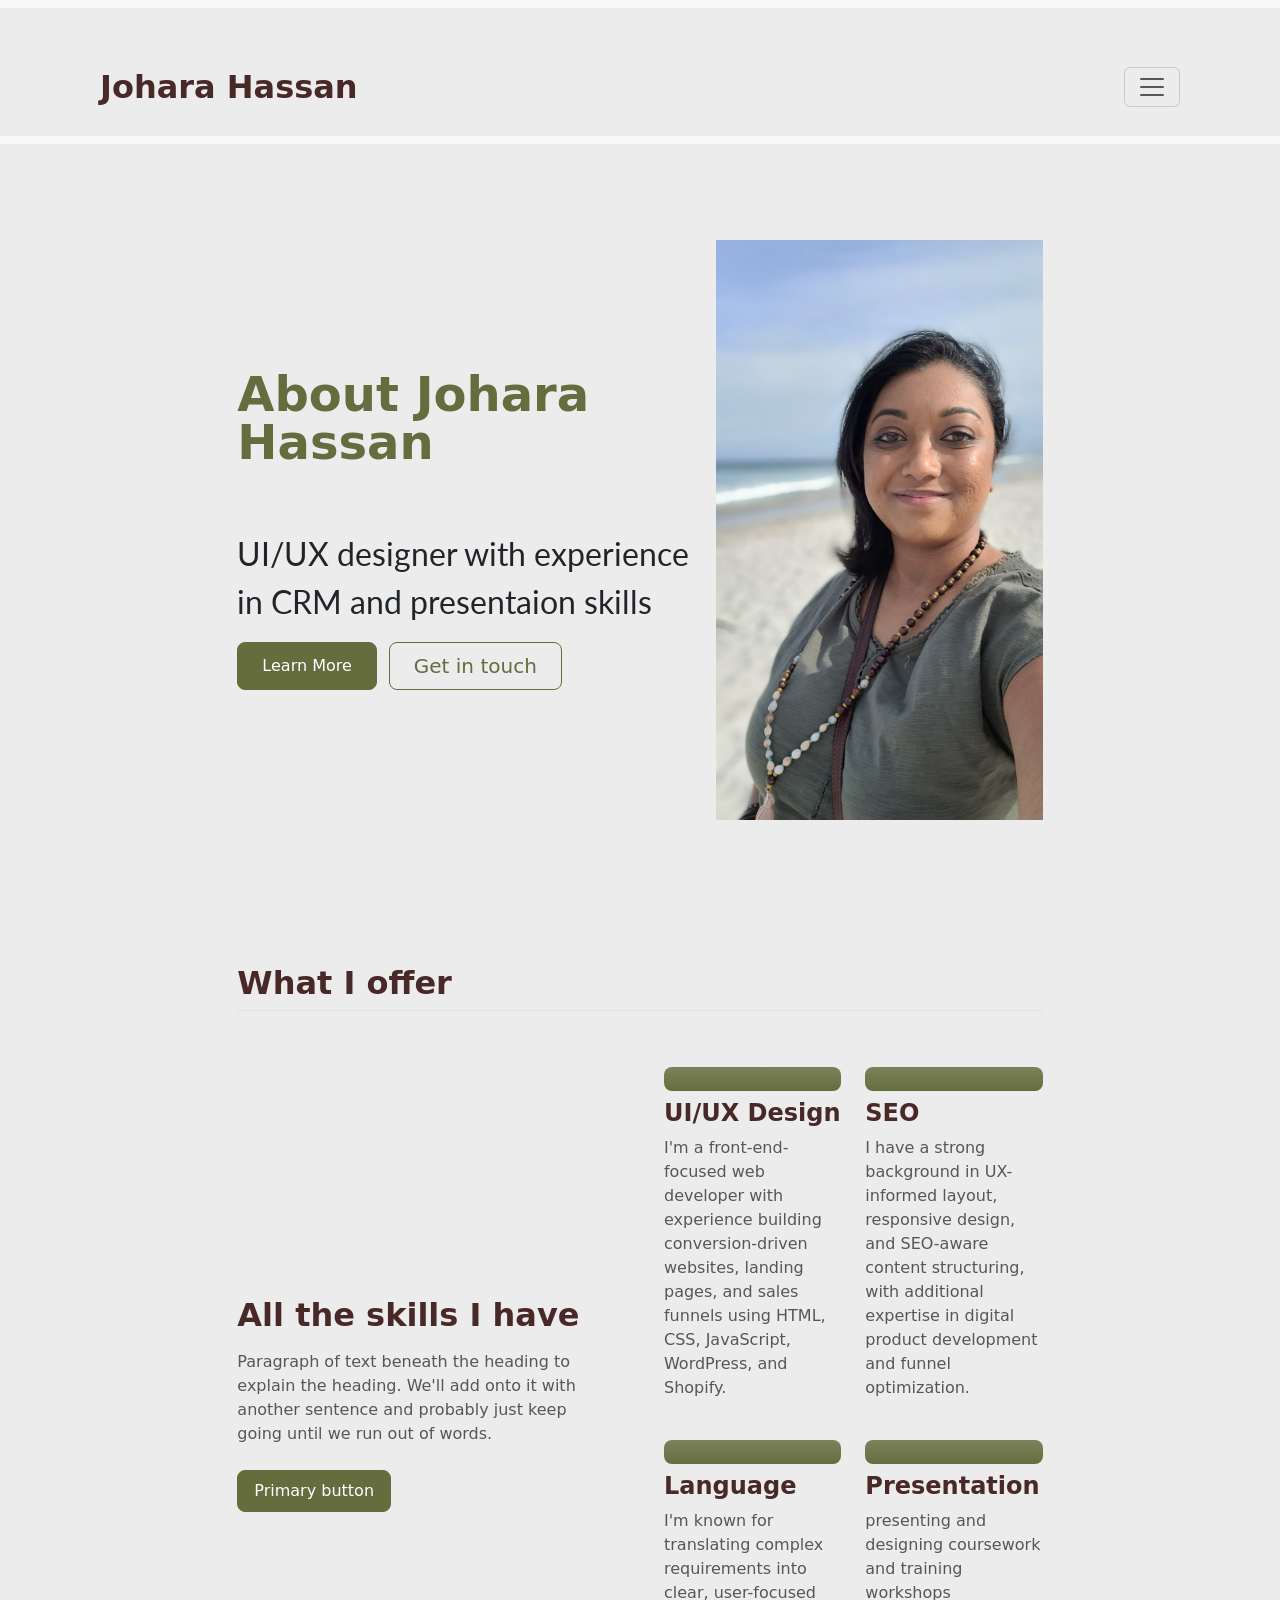
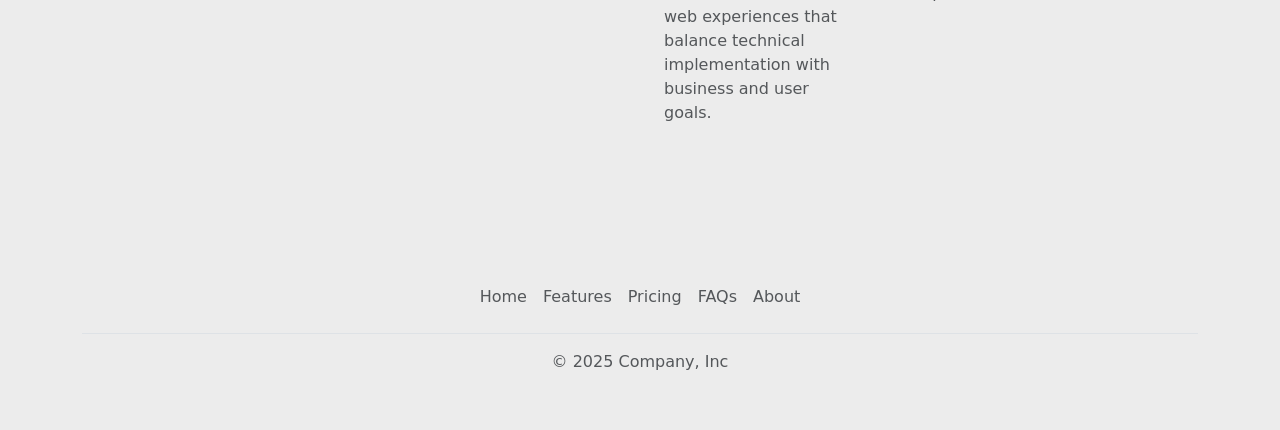
==== commit 139a7f75: "Update index.html" ====
--- a/index.html
+++ b/index.html
@@ -31,7 +31,7 @@
     <div class="container-fluid "> 
         
         
-        <a class="navbar-brand me-3" href="#">Yoga studio</a>
+        <a class="navbar-brand me-3" href="#">Johara Hassan</a>
 
         <button class="navbar-toggler" type="button" data-bs-toggle="offcanvas" data-bs-target="#offcanvasNavbar"
             aria-controls="offcanvasNavbar">
@@ -84,11 +84,10 @@
 
         <div class="col-12 col-lg-7">  
         <h1 class="display-5 fw-bold text-body-emphasis lh-1 mb-3">About Johara Hassan</h1>
-        <p class="lead">I'm a front-end-focused web developer with experience building conversion-driven websites, landing pages, and sales
-        funnels using HTML, CSS, JavaScript, WordPress, and Shopify. I have a strong background in UX-informed layout, responsive
-        design, and SEO-aware content structuring, with additional expertise in digital product development and funnel
-        optimization. I'm known for translating complex requirements into clear, user-focused web experiences that balance
-        technical implementation with business and user goals. </p>
+        <p class="lead">
+             <br>
+        UI/UX designer with experience in CRM and presentaion skills<br>
+         </p>
         
         
         <div class="d-grid gap-1 d-md-flex justify-content-md-start"> <button type="button"
@@ -108,13 +107,14 @@
 <section id="features">
 
 
-    <div class="container col-xxl-10  px-4 py-5">
-        <h2 class="pb-2 border-bottom">For the love  of Yoga</h2>
+    <div class="container-fluid col-8 px-4 py-5">
+        <h2 class="pb-2 border-bottom">What I offer </h2>
         <div class="row row-cols-1 row-cols-md-2 align-items-md-center g-5 py-5">
             <div class="col d-flex flex-column align-items-start gap-2">
-                <h2 class="fw-bold text-body-emphasis">Our gym offers a premium yoga experience</h2>
+                <h3 class="fw-bold text-body-emphasis">All the skills I have </h3>
                 <p class="text-body-secondary">Paragraph of text beneath the heading to explain the heading. We'll add onto
-                    it with another sentence and probably just keep going until we run out of words.</p> <a href="#"
+                    it with another sentence and probably just keep going until we run out of words.</p> 
+                    <a href="#"
                     class="btn btn-primary btn-lg">Primary button</a>
             </div>
             <div class="col">
@@ -125,10 +125,11 @@
                             <svg class="bi" width="1em" height="1em" aria-hidden="true">
                                 <use xlink:href="#collection"></use>
                             </svg> </div>
-                        <h4 class="fw-semibold mb-0 text-body-emphasis">Featured title</h4>
+                        <h4 class="fw-semibold mb-0 text-body-emphasis">UI/UX Design</h4>
 
                         
-                        <p class="text-body-secondary">Paragraph of text beneath the heading to explain the heading.</p>
+                        <p class="text-body-secondary">I'm a front-end-focused web developer with experience building conversion-driven websites, landing pages, and sales
+        funnels using HTML, CSS, JavaScript, WordPress, and Shopify.</p>
                     </div>
                     <div class="col d-flex flex-column gap-2">
                         <div
@@ -136,8 +137,10 @@
                             <svg class="bi" width="1em" height="1em" aria-hidden="true">
                                 <use xlink:href="#gear-fill"></use>
                             </svg> </div>
-                        <h4 class="fw-semibold mb-0 text-body-emphasis">Featured title</h4>
-                        <p class="text-body-secondary">Paragraph of text beneath the heading to explain the heading.</p>
+                        <h4 class="fw-semibold mb-0 text-body-emphasis">SEO</h4>
+                        <p class="text-body-secondary">I have a strong background in UX-informed layout, responsive
+        design, and SEO-aware content structuring, with additional expertise in digital product development and funnel
+        optimization.</p>
                     </div>
                     <div class="col d-flex flex-column gap-2">
                         <div
@@ -145,8 +148,9 @@
                             <svg class="bi" width="1em" height="1em" aria-hidden="true">
                                 <use xlink:href="#speedometer"></use>
                             </svg> </div>
-                        <h4 class="fw-semibold mb-0 text-body-emphasis">Featured title</h4>
-                        <p class="text-body-secondary">Paragraph of text beneath the heading to explain the heading.</p>
+                        <h4 class="fw-semibold mb-0 text-body-emphasis">Language</h4>
+                        <p class="text-body-secondary">I'm known for translating complex requirements into clear, user-focused web experiences that balance
+        technical implementation with business and user goals.</p>
                     </div>
                     <div class="col d-flex flex-column gap-2">
                         <div
@@ -154,8 +158,8 @@
                             <svg class="bi" width="1em" height="1em" aria-hidden="true">
                                 <use xlink:href="#table"></use>
                             </svg> </div>
-                        <h4 class="fw-semibold mb-0 text-body-emphasis">Featured title</h4>
-                        <p class="text-body-secondary">Paragraph of text beneath the heading to explain the heading.</p>
+                        <h4 class="fw-semibold mb-0 text-body-emphasis">Presentation</h4>
+                        <p class="text-body-secondary">presenting and designing coursework and training workshops</p>
                     </div>
                 </div>
             </div>
@@ -202,9 +206,5 @@
 
 
 
-<footer>
-    <p>©️ Johara Hassan. All rights reserves</p>
-    <p> ... </p>
-</footer>
 
 </html>
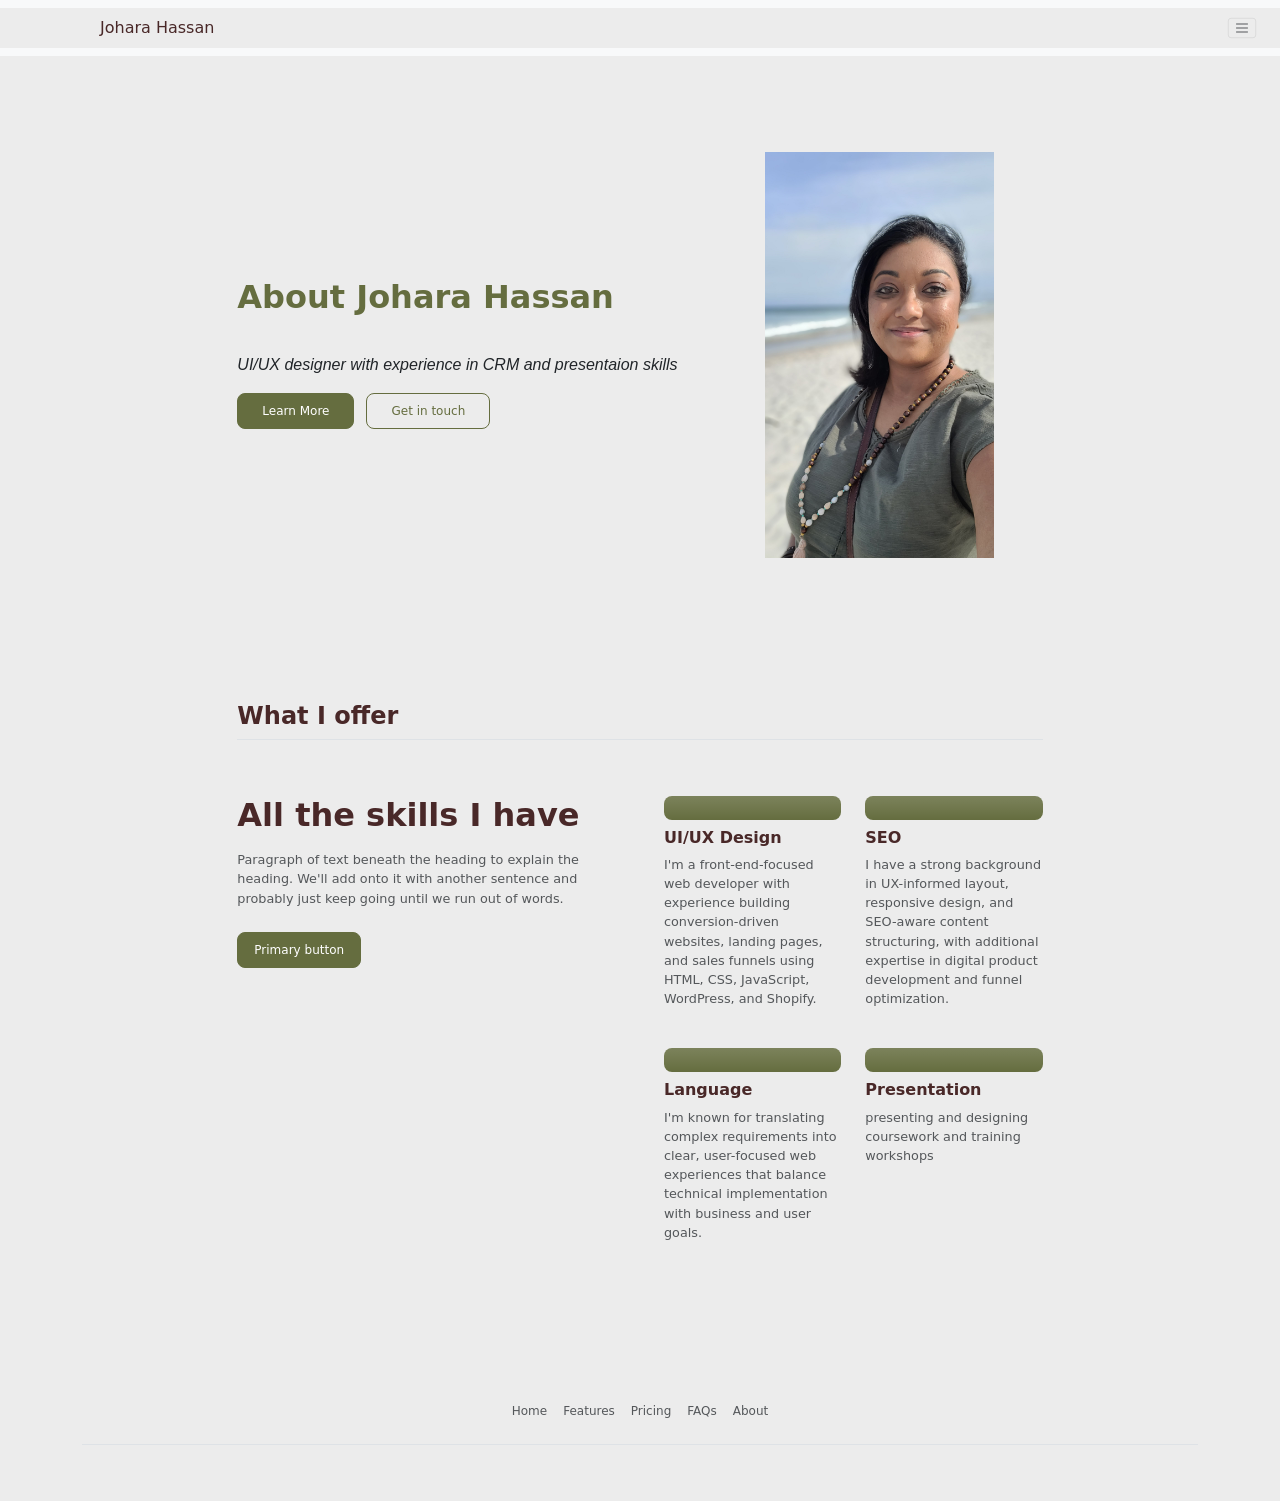
==== commit 9a69bc38: "Update index.html" ====
--- a/index.html
+++ b/index.html
@@ -90,7 +90,8 @@
          </p>
         
         
-        <div class="d-grid gap-1 d-md-flex justify-content-md-start"> <button type="button"
+        <div class="d-grid gap-1 d-md-flex justify-content-md-start"> 
+            <button type="button"
                 class="btn btn-primary btn-lg px-4 me-md-2">Learn More</button> <button type="button"
                 class="btn btn-outline-secondary btn-lg px-4">Get in touch </button> </div>
     </div>
@@ -109,7 +110,7 @@
 
     <div class="container-fluid col-8 px-4 py-5">
         <h2 class="pb-2 border-bottom">What I offer </h2>
-        <div class="row row-cols-1 row-cols-md-2 align-items-md-center g-5 py-5">
+        <div class="row row-cols-1 row-cols-md-2  g-5 py-5">
             <div class="col d-flex flex-column align-items-start gap-2">
                 <h3 class="fw-bold text-body-emphasis">All the skills I have </h3>
                 <p class="text-body-secondary">Paragraph of text beneath the heading to explain the heading. We'll add onto
@@ -184,7 +185,7 @@
                 <li class="nav-item"><a href="#" class="nav-link px-2 text-body-secondary">FAQs</a></li>
                 <li class="nav-item"><a href="#" class="nav-link px-2 text-body-secondary">About</a></li>
             </ul>
-            <p class="text-center text-body-secondary">© 2025 Company, Inc</p>
+            
         </footer>
     </div>
 
--- a/styles.css
+++ b/styles.css
@@ -7,28 +7,35 @@
     background-color: #ECECEC;
 }
 
+
 h2{
     color: #492828;
-    font-size: 2rem;
+    font-size: 1.5rem;
     font-weight: 600;
 }
 
 p.lead{
     font-family: "Lato", sans-serif;
+    font-size: 1rem;
+    font-weight: 300;
+    font-style: italic;
+
+}
+
+#features p{
+    font-size: .80rem;
+    
+}
+#features h3{
+    color: #492828 !important;
     font-size: 2rem;
     font-weight: 400;
 
 }
 
-#features .container-fluid .row .col .text-body-emphasis{
-    color: #492828 !important;
-    font-size: 2rem;
-    font-weight: 400;
-}
-
 #features .container-fluid .row .col .row .text-body-emphasis{    
     color: #492828 !important;
-    font-size: 1.5rem;
+    font-size: 1rem;
     font-weight: 400;
 }
 
@@ -38,21 +45,26 @@
 
 .navbar .container-fluid{
     background-color:#ECECEC;
-    padding: 50px 100px 20px 100px;
+    padding: 0 10px 0 100px;
 }
 
 .navbar-brand{
     color:#492828;
-    font-weight: 600;
-    font-size: 2rem;
+    font-weight: 400;
+    font-size: 1rem;
 }
+
+.navbar-toggler {
+  transform: scale(0.5);   /* try 1.1 – 1.6 */
+}
+
 
 /* Offcanvas size */
 
 
 .offcanvas.offcanvas-end {
   width: 90%;          /* use % of viewport width */
-  max-width: 800px;    /* keep max size for desktop */
+  max-width: 300px;    /* keep max size for desktop */
   height: auto;        /* let content decide height */
   max-height: 50vh;    /* never taller than viewport */
   margin:  10px 0;      /* center it horizontally */
@@ -68,7 +80,7 @@
 
 /* Header styling */
 .offcanvas-header {
-    font-size: 1rem;
+    font-size: 0.5rem;
   padding: 1.25rem 1.5rem;
   border-bottom: 1px solid #84934A;
   color: #ECECEC;
@@ -76,7 +88,7 @@
 
 /* menu title */
 .offcanvas-title{
-    font-size: 2rem;
+    font-size: 1rem;
 }  
 
 /* Menu spacing */
@@ -88,7 +100,7 @@
 
 /* Nav links */
 .offcanvas .nav-link {
-  font-size: 1.5rem;
+  font-size: 1rem;
   padding: 10px 0;
   color: #ECECEC;
   transition: color 0.2s ease, transform 0.2s ease;
@@ -124,18 +136,22 @@
 
 #hero .container-fluid .row h1{
     color: #656D3F !important;
+    font-size: 2rem !important;
 }
 
 .profile-img{
-  width: 600px;
+  width: 70%;
 }
 
 #hero .btn-primary{
-    font-size: 1rem;
+    font-size: 0.75rem;
     background-color:#656D3F;
     border-color: #656D3F ;
 }
 
+#hero .btn-outline-secondary{
+    font-size: 0.75rem;
+}
 
 #hero .btn-outline-secondary{
     color:#656D3F;
@@ -144,7 +160,7 @@
 
 
 #features  .btn-primary , .text-bg-primary{
-    font-size: 1rem;
+    font-size: 0.75rem;
     background-color:#656D3F !important;
     border-color: #656D3F ;
 }
@@ -154,6 +170,10 @@
 
 
 
+/* footer */
+#footer li{
+    font-size: 0.75rem;
+}
 
 
 @media (max-width: 576px) {
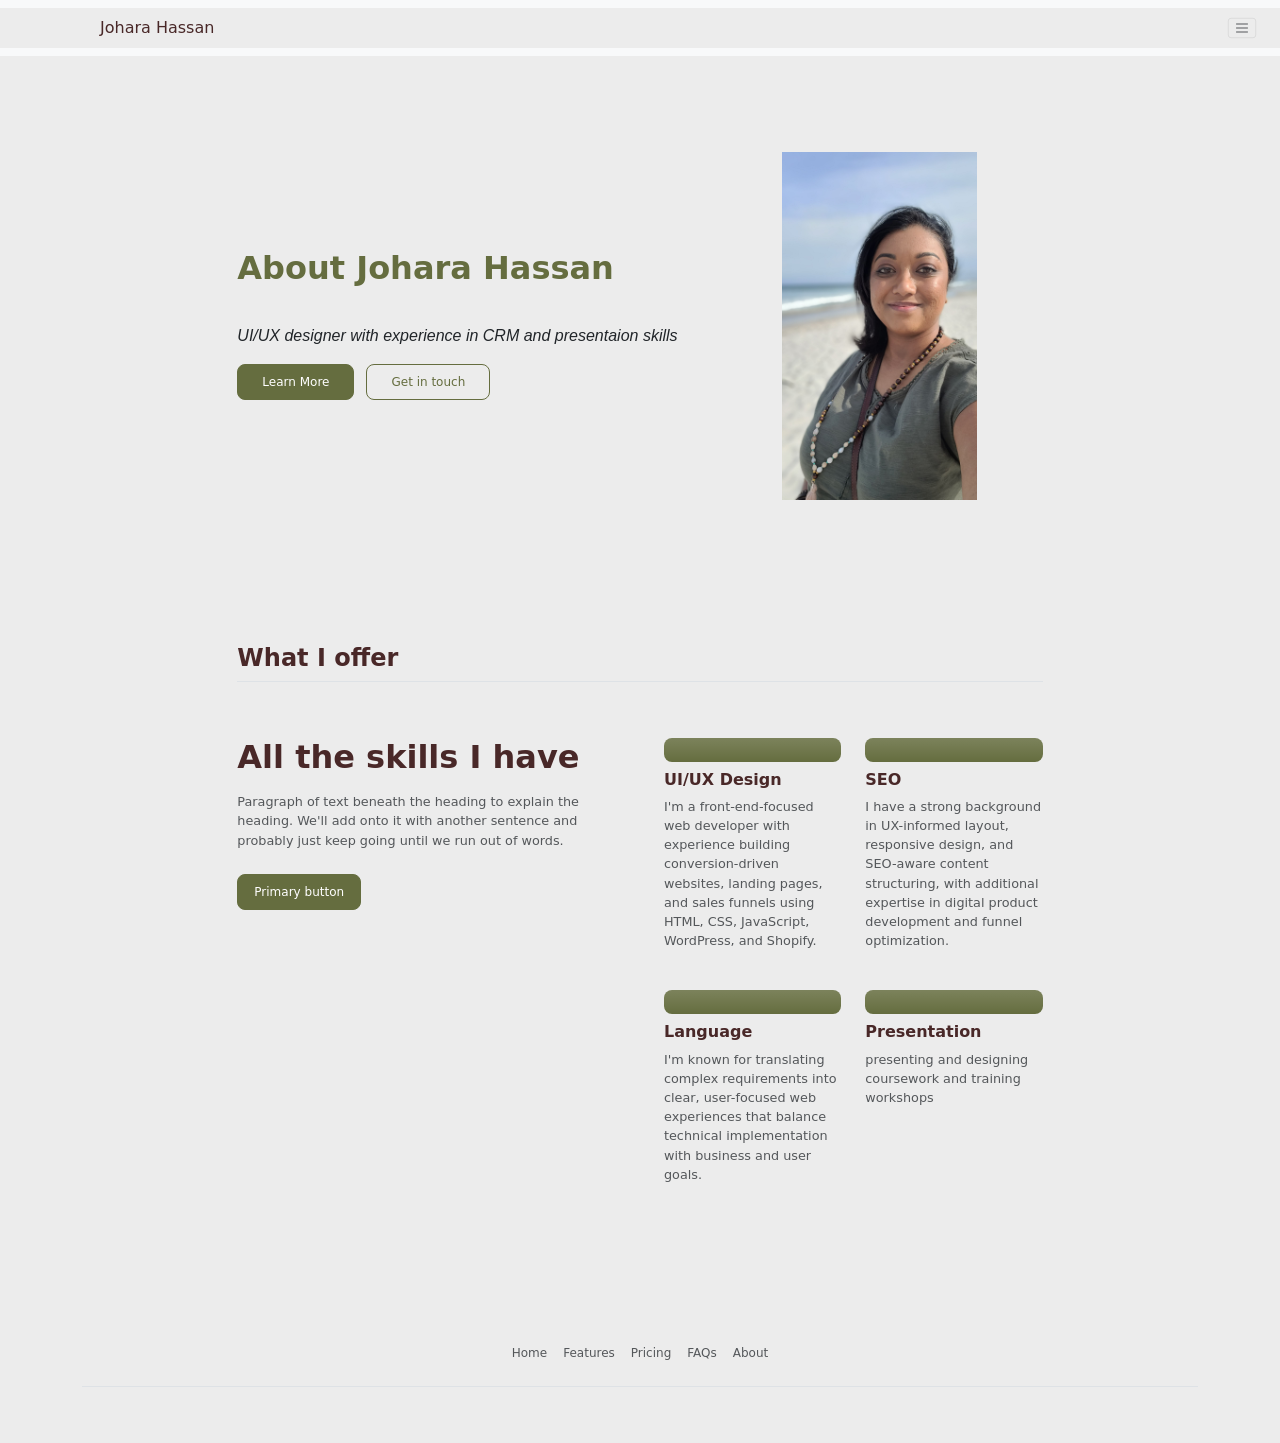
==== commit 2e202374: "Update index.html" ====
--- a/index.html
+++ b/index.html
@@ -74,15 +74,18 @@
 <!-- hero -->
 <section id="hero">
 
-<div class="container-fluid col-lg-8 px-4 py-5">
-    <div class="row align-items-center flex-lg-row-reverse g-3 py-5">
-        <div class="col-12 col-lg-5 text-center">
+<div class="container-fluid col-8 px-4 py-5">
+    <div class="row align-items-center flex-row-reverse g-3 py-5">
+<div class="col-6 col-lg-5 text-center">
+           
+
 
         <img src="./assets/images/me.jpg" class="d-block mx-lg-auto img-fluid profile-img"
-            alt="empty yoga studio"  loading="lazy"> 
+            alt="lady on beach"  loading="lazy"> 
         </div>
 
-        <div class="col-12 col-lg-7">  
+ <div class="col-6 col-lg-7">
+
         <h1 class="display-5 fw-bold text-body-emphasis lh-1 mb-3">About Johara Hassan</h1>
         <p class="lead">
              <br>
--- a/styles.css
+++ b/styles.css
@@ -182,4 +182,19 @@
     justify-content: center;
     margin-top: 0.5rem;
   }
-}
+
+}
+
+@media (min-width:790px), (max-width: 980px){
+
+.profile-img{
+  width: 60%;
+}
+}
+
+@media (max-width: 789px){
+    .profile-img{
+        display: none !important;
+    }
+
+}
